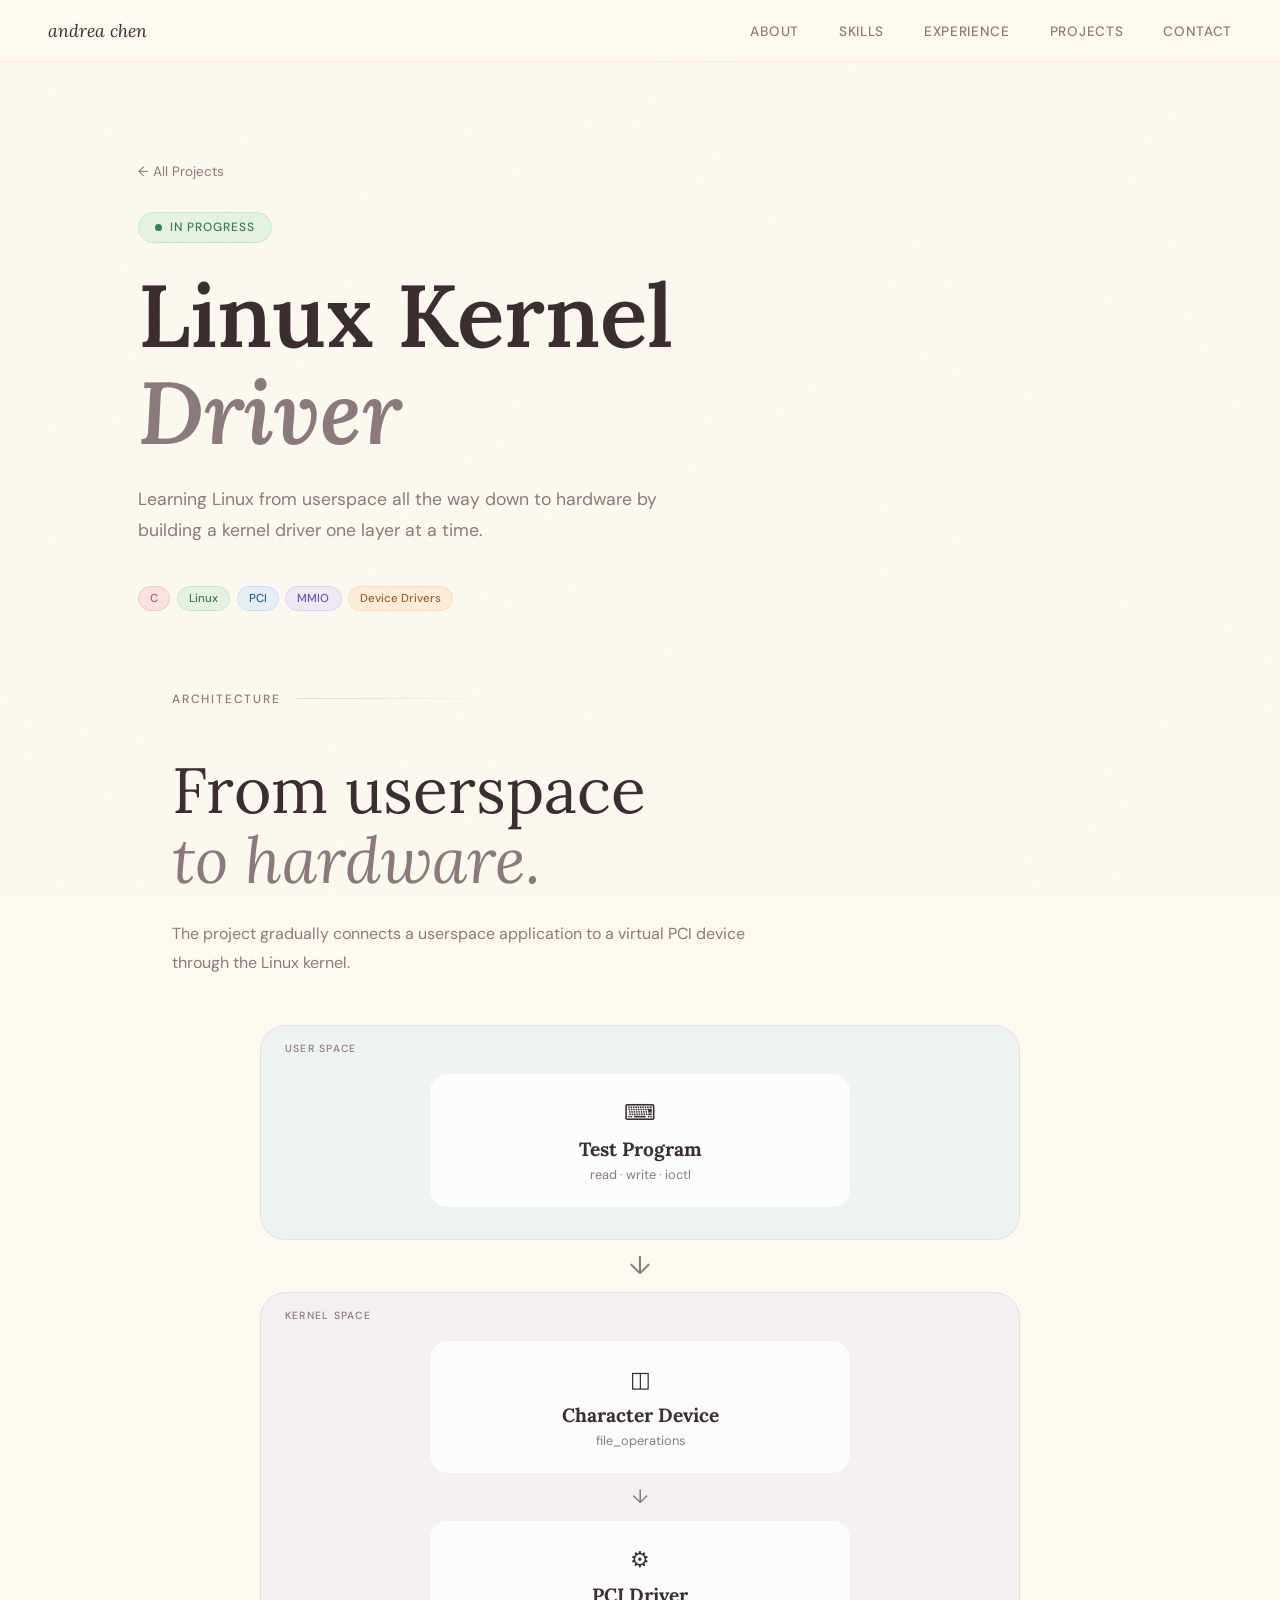
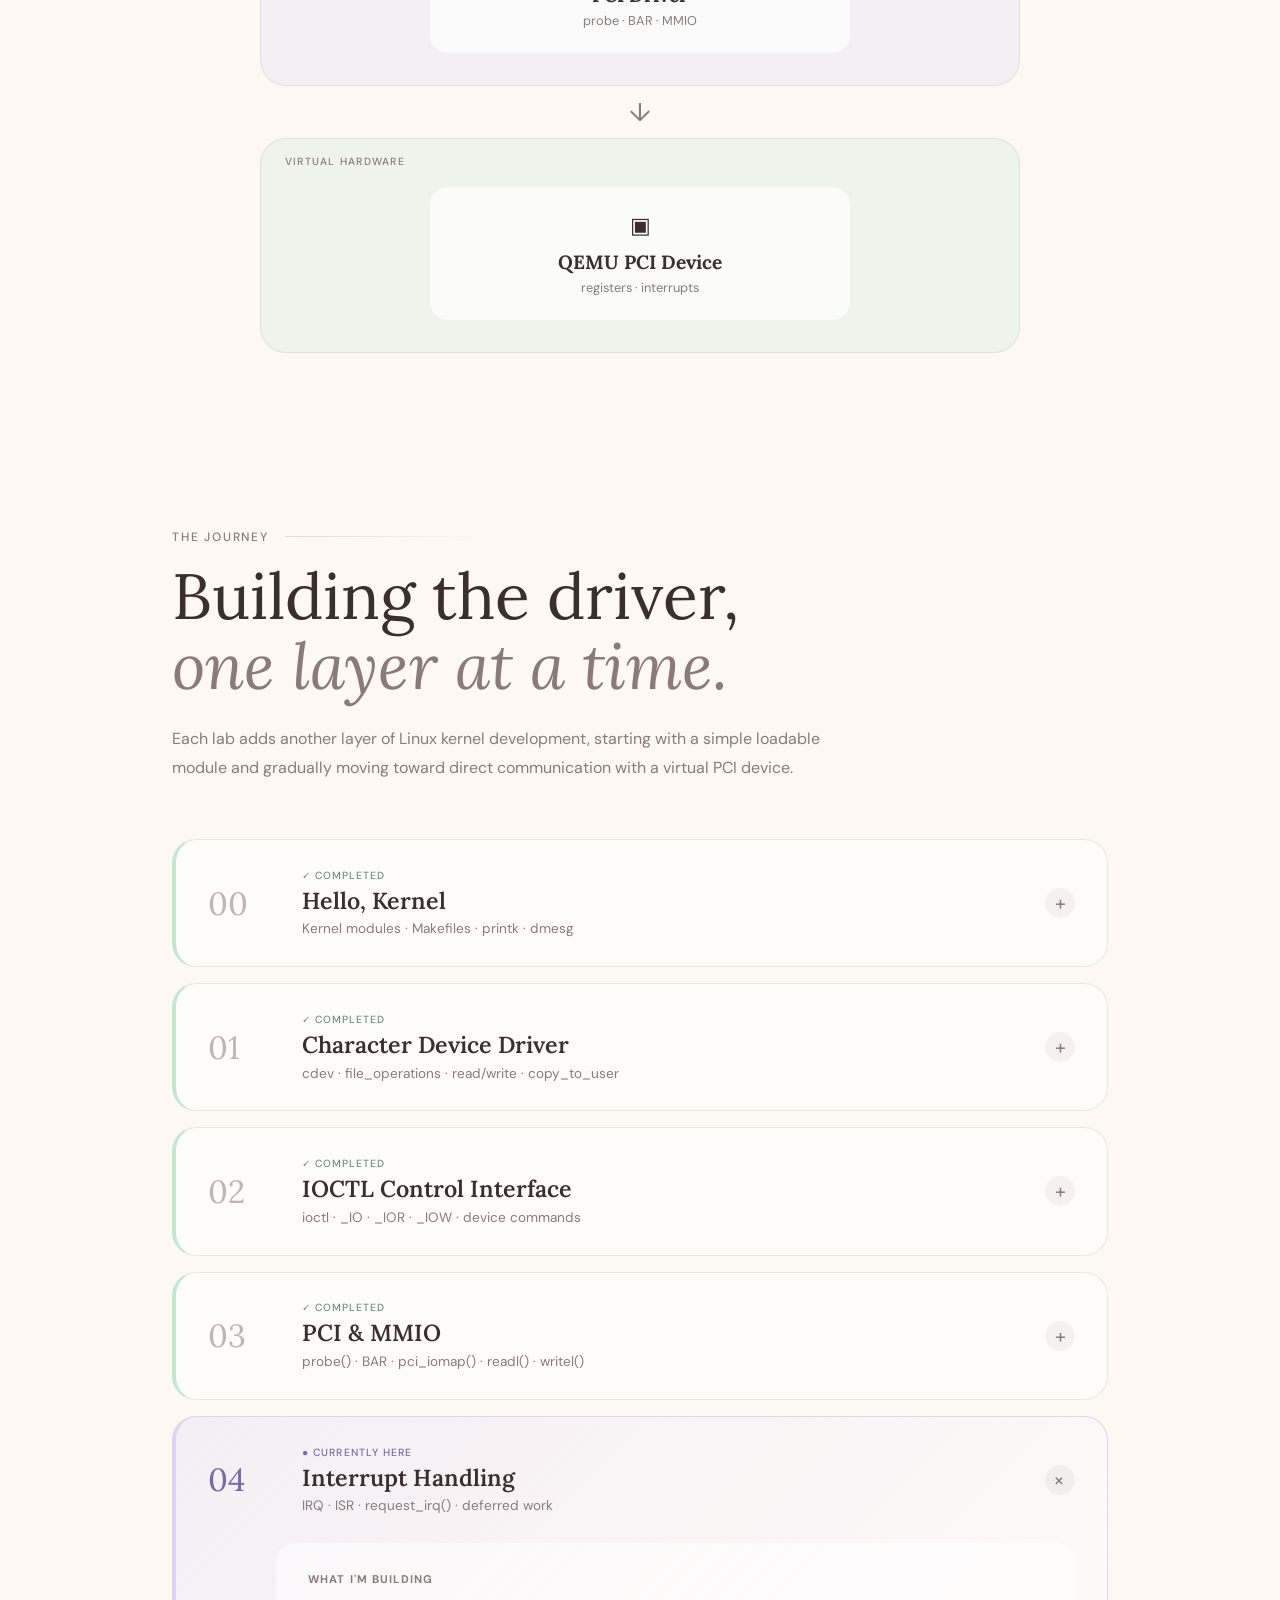
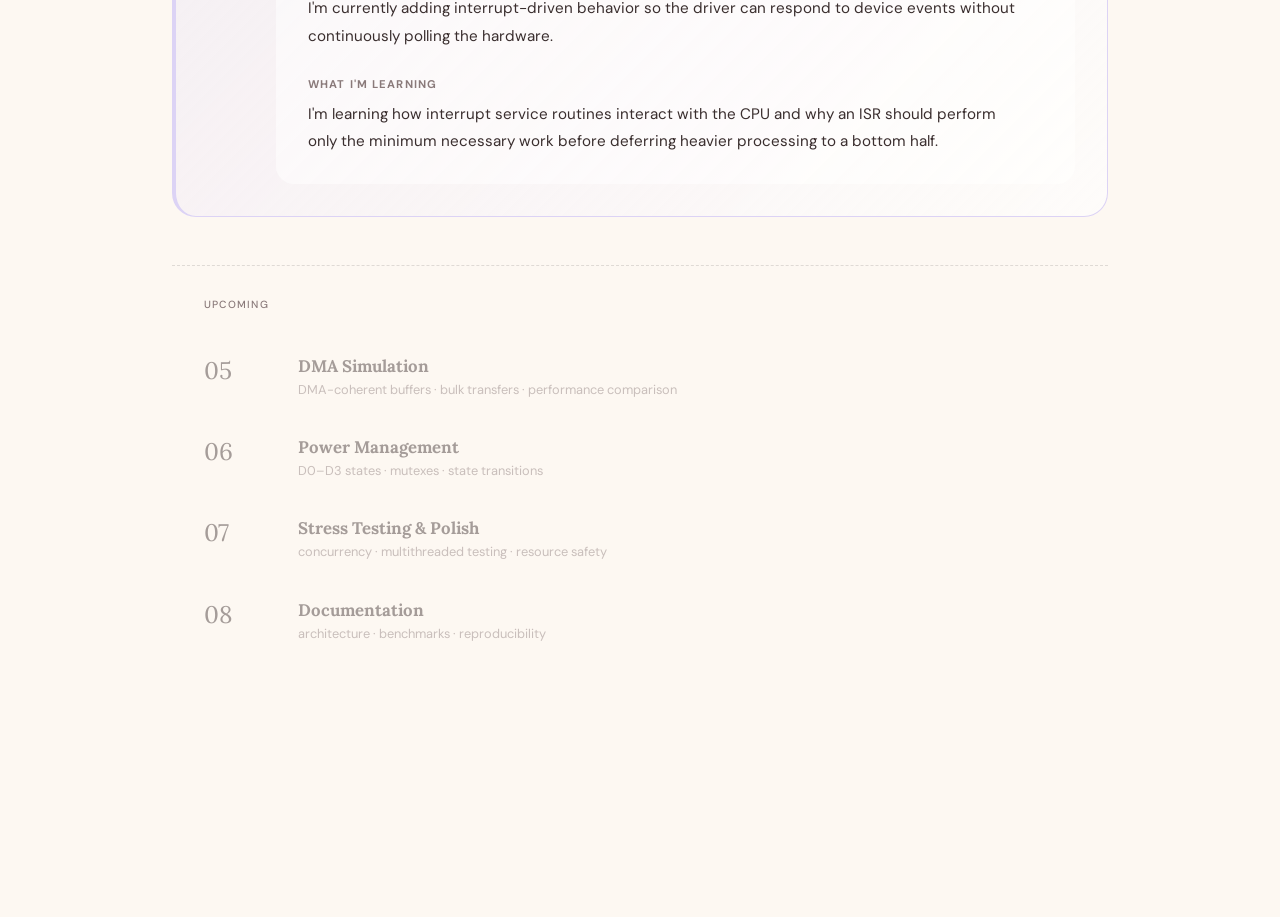
==== projects/linux-kernel-driver/index.html @ dfa9acd3 "Update portfolio and add project case studies" ====
<!DOCTYPE html>
<html lang="en">

<head>
  <meta charset="UTF-8">
  <meta name="viewport" content="width=device-width, initial-scale=1.0">

  <title>Linux Kernel Driver — Andrea Chen</title>

  <link rel="preconnect" href="https://fonts.googleapis.com">
  <link rel="preconnect" href="https://fonts.gstatic.com" crossorigin>

  <link href="https://fonts.googleapis.com/css2?family=Lora:ital,wght@0,400;0,600;1,400&family=DM+Sans:wght@300;400;500&display=swap"
        rel="stylesheet">

  <link rel="stylesheet" href="../../style.css">
</head>

<body>

  <nav>
    <a class="nav-logo" href="../../index.html">andrea chen</a>

    <ul class="nav-links">
      <li><a href="../../index.html#about">About</a></li>
      <li><a href="../../index.html#skills">Skills</a></li>
      <li><a href="../../index.html#experience">Experience</a></li>
      <li><a href="../../index.html#projects">Projects</a></li>
      <li><a href="../../index.html#contact">Contact</a></li>
    </ul>
  </nav>

  <main>

    <section class="project-hero">

      <a href="../../index.html#projects" class="back-link">← All Projects</a>

      <div class="project-status">
        <span class="status-dot"></span>
        In Progress
      </div>

      <h1>
        Linux Kernel<br>
        <em>Driver</em>
      </h1>

      <p class="hero-desc">
        Learning Linux from userspace all the way down to hardware
        by building a kernel driver one layer at a time.
      </p>

      <div class="project-tech">
        <span class="tech-tag pill-rose">C</span>
        <span class="tech-tag pill-mint">Linux</span>
        <span class="tech-tag pill-sky">PCI</span>
        <span class="tech-tag pill-lavender">MMIO</span>
        <span class="tech-tag pill-peach">Device Drivers</span>
      </div>
      <!-- ARCHITECTURE -->
    <section class="architecture-section">

      <div class="section-label">ARCHITECTURE</div>

      <h2 class="section-title">
        From userspace<br>
        <em>to hardware.</em>
      </h2>

      <p class="architecture-intro">
        The project gradually connects a userspace application to a
        virtual PCI device through the Linux kernel.
      </p>

      <div class="architecture-flow">

        <div class="arch-layer user-layer">
          <span class="arch-zone">USER SPACE</span>

          <div class="arch-box">
            <span class="arch-icon">⌨</span>
            <h3>Test Program</h3>
            <p>read · write · ioctl</p>
          </div>
        </div>

        <div class="arch-arrow">↓</div>

        <div class="arch-layer kernel-layer">
          <span class="arch-zone">KERNEL SPACE</span>

          <div class="kernel-flow">

            <div class="arch-box">
              <span class="arch-icon">◫</span>
              <h3>Character Device</h3>
              <p>file_operations</p>
            </div>

            <div class="mini-arrow">↓</div>

            <div class="arch-box">
              <span class="arch-icon">⚙</span>
              <h3>PCI Driver</h3>
              <p>probe · BAR · MMIO</p>
            </div>

          </div>
        </div>

        <div class="arch-arrow">↓</div>

        <div class="arch-layer hardware-layer">
          <span class="arch-zone">VIRTUAL HARDWARE</span>

          <div class="arch-box">
            <span class="arch-icon">▣</span>
            <h3>QEMU PCI Device</h3>
            <p>registers · interrupts</p>
          </div>
        </div>

      </div>

    </section>
      <!-- LAB JOURNEY -->
<section class="lab-section">

  <div class="section-label">THE JOURNEY</div>

  <h2 class="section-title">
    Building the driver,<br>
    <em>one layer at a time.</em>
  </h2>

  <p class="lab-intro">
    Each lab adds another layer of Linux kernel development,
    starting with a simple loadable module and gradually moving
    toward direct communication with a virtual PCI device.
  </p>


  <!-- LAB 0 -->
  <details class="lab-card completed">
    <summary>
      <div class="lab-number">00</div>

      <div class="lab-heading">
        <span class="lab-status">✓ COMPLETED</span>
        <h3>Hello, Kernel</h3>
        <p>Kernel modules · Makefiles · printk · dmesg</p>
      </div>

      <span class="lab-toggle">+</span>
    </summary>

    <div class="lab-content">
      <h4>What I built</h4>
      <p>
        My first loadable Linux kernel module. I built the module
        against the running kernel, loaded it with insmod, inspected
        its output through dmesg, and safely unloaded it with rmmod.
      </p>

      <h4>What I learned</h4>
      <p>
        This lab introduced me to the lifecycle of a kernel module
        and how kernel code is compiled, loaded, executed, and removed
        separately from normal userspace programs.
      </p>
    </div>
  </details>


    <!-- LAB 1 -->
    <details class="lab-card completed">
      <summary>
        <div class="lab-number">01</div>

        <div class="lab-heading">
          <span class="lab-status">✓ COMPLETED</span>
          <h3>Character Device Driver</h3>
          <p>cdev · file_operations · read/write · copy_to_user</p>
        </div>

        <span class="lab-toggle">+</span>
      </summary>

      <div class="lab-content">
        <h4>What I built</h4>
        <p>
          A character device backed by an in-kernel buffer with
          open, release, read, and write operations, plus a userspace
          C program for testing communication with the driver.
        </p>

        <h4>What I learned</h4>
        <p>
          I learned how the Linux VFS connects userspace operations
          to driver functions through struct file_operations and why
          data crossing the userspace/kernel boundary must use
          copy_to_user() and copy_from_user().
        </p>
      </div>
    </details>


    <!-- LAB 2 -->
    <details class="lab-card completed">
      <summary>
        <div class="lab-number">02</div>

        <div class="lab-heading">
          <span class="lab-status">✓ COMPLETED</span>
          <h3>IOCTL Control Interface</h3>
          <p>ioctl · _IO · _IOR · _IOW · device commands</p>
        </div>

        <span class="lab-toggle">+</span>
      </summary>

      <div class="lab-content">
        <h4>What I built</h4>
        <p>
          Extended the character driver with an ioctl interface for
          device-specific commands such as resetting the device,
          querying its status, and changing its operating mode.
        </p>

        <h4>What I learned</h4>
        <p>
          I learned why read and write are not enough for many real
          devices and how ioctl provides a structured control interface
          between userspace applications and kernel drivers.
        </p>
      </div>
    </details>


    <!-- LAB 3 -->
    <details class="lab-card completed">
      <summary>
        <div class="lab-number">03</div>

        <div class="lab-heading">
          <span class="lab-status">✓ COMPLETED</span>
          <h3>PCI & MMIO</h3>
          <p>probe() · BAR · pci_iomap() · readl() · writel()</p>
        </div>

        <span class="lab-toggle">+</span>
      </summary>

      <div class="lab-content">
        <h4>What I built</h4>
        <p>
          A PCI driver that binds to a virtual QEMU device, maps its
          Base Address Register into kernel address space, and performs
          register-level reads and writes through MMIO.
        </p>

        <h4>What I learned</h4>
        <p>
          This was where the project moved from a software-only character
          device into actual hardware-style driver development. I learned
          how the PCI subsystem discovers devices, calls probe(), maps
          device registers, and allows the driver to communicate with
          hardware through memory-mapped I/O.
        </p>
      </div>
    </details>


    <!-- LAB 4 -->
    <details class="lab-card current" open>
      <summary>
        <div class="lab-number">04</div>

        <div class="lab-heading">
          <span class="lab-status">● CURRENTLY HERE</span>
          <h3>Interrupt Handling</h3>
          <p>IRQ · ISR · request_irq() · deferred work</p>
        </div>

        <span class="lab-toggle">+</span>
      </summary>

      <div class="lab-content">
        <h4>What I'm building</h4>
        <p>
          I'm currently adding interrupt-driven behavior so the driver
          can respond to device events without continuously polling
          the hardware.
        </p>

        <h4>What I'm learning</h4>
        <p>
          I'm learning how interrupt service routines interact with the
          CPU and why an ISR should perform only the minimum necessary
          work before deferring heavier processing to a bottom half.
        </p>
      </div>
    </details>
    <!-- UPCOMING LABS -->
  <div class="upcoming-section">

    <div class="upcoming-label">UPCOMING</div>

    <div class="upcoming-lab">
      <span class="upcoming-number">05</span>
      <div>
        <h3>DMA Simulation</h3>
        <p>DMA-coherent buffers · bulk transfers · performance comparison</p>
      </div>
    </div>

    <div class="upcoming-lab">
      <span class="upcoming-number">06</span>
      <div>
        <h3>Power Management</h3>
        <p>D0–D3 states · mutexes · state transitions</p>
      </div>
    </div>

    <div class="upcoming-lab">
      <span class="upcoming-number">07</span>
      <div>
        <h3>Stress Testing & Polish</h3>
        <p>concurrency · multithreaded testing · resource safety</p>
      </div>
    </div>

    <div class="upcoming-lab">
      <span class="upcoming-number">08</span>
      <div>
        <h3>Documentation</h3>
        <p>architecture · benchmarks · reproducibility</p>
      </div>
    </div>

  </div>

  </section>

    </section>

  </main>

</body>
</html>
---- style.css ----
*, *::before, *::after { box-sizing: border-box; margin: 0; padding: 0; }

:root {
  --rose:    #f2c4ce;
  --peach:   #fddbb4;
  --mint:    #c3e8d0;
  --sky:     #c5dff8;
  --lavender:#dcd3f5;
  --cream:   #fdf8f2;
  --text:    #3a2e2e;
  --muted:   #8a7a7a;
  --white:   #ffffff;
}

html { scroll-behavior: smooth; }

body {
  font-family: 'DM Sans', sans-serif;
  background: var(--cream);
  color: var(--text);
  overflow-x: hidden;
}

/* ── NOISE TEXTURE OVERLAY ── */
body::before {
  content: '';
  position: fixed;
  inset: 0;
  background-image: url("data:image/svg+xml,%3Csvg viewBox='0 0 200 200' xmlns='http://www.w3.org/2000/svg'%3E%3Cfilter id='n'%3E%3CfeTurbulence type='fractalNoise' baseFrequency='0.9' numOctaves='4' stitchTiles='stitch'/%3E%3C/filter%3E%3Crect width='100%25' height='100%25' filter='url(%23n)' opacity='0.03'/%3E%3C/svg%3E");
  pointer-events: none;
  z-index: 0;
}

/* ── NAV ── */
nav {
  position: fixed;
  top: 0; left: 0; right: 0;
  z-index: 100;
  display: flex;
  justify-content: space-between;
  align-items: center;
  padding: 1.2rem 3rem;
  background: rgba(253, 248, 242, 0.85);
  backdrop-filter: blur(12px);
  border-bottom: 1px solid rgba(242, 196, 206, 0.3);
}

.nav-logo {
  font-family: 'Lora', serif;
  font-size: 1.1rem;
  font-style: italic;
  color: var(--text);
  text-decoration: none;
}

.nav-links {
  display: flex;
  gap: 2.5rem;
  list-style: none;
}

.nav-links a {
  text-decoration: none;
  font-size: 0.85rem;
  font-weight: 500;
  letter-spacing: 0.05em;
  color: var(--muted);
  text-transform: uppercase;
  transition: color 0.2s;
}

.nav-links a:hover { color: var(--text); }

/* ── HERO ── */
#hero {
  min-height: 100vh;
  display: flex;
  align-items: center;
  padding: 6rem 3rem 4rem;
  position: relative;
  overflow: hidden;
}

.hero-blobs {
  position: absolute;
  inset: 0;
  pointer-events: none;
  z-index: 0;
}

.blob {
  position: absolute;
  border-radius: 50%;
  filter: blur(60px);
  opacity: 0.5;
}

.blob-1 { width: 500px; height: 500px; background: var(--rose);    top: -100px; right: -100px; animation: drift 8s ease-in-out infinite alternate; }
.blob-2 { width: 400px; height: 400px; background: var(--sky);     bottom: -80px; left: -80px; animation: drift 10s ease-in-out infinite alternate-reverse; }
.blob-3 { width: 300px; height: 300px; background: var(--mint);    top: 40%; left: 40%; animation: drift 7s ease-in-out infinite alternate; }

@keyframes drift {
  from { transform: translate(0, 0) scale(1); }
  to   { transform: translate(30px, 20px) scale(1.05); }
}

.hero-content {
  position: relative;
  z-index: 1;
  max-width: 700px;
}

.hero-tag {
  display: inline-block;
  font-size: 0.78rem;
  font-weight: 500;
  letter-spacing: 0.12em;
  text-transform: uppercase;
  color: var(--muted);
  background: rgba(242, 196, 206, 0.4);
  border: 1px solid var(--rose);
  padding: 0.35rem 1rem;
  border-radius: 100px;
  margin-bottom: 1.8rem;
  opacity: 0;
  animation: fadeUp 0.6s 0.2s forwards;
}

h1 {
  font-family: 'Lora', serif;
  font-size: clamp(3rem, 7vw, 5.5rem);
  line-height: 1.1;
  font-weight: 600;
  margin-bottom: 1.5rem;
  opacity: 0;
  animation: fadeUp 0.6s 0.4s forwards;
}

h1 em {
  font-style: italic;
  color: var(--muted);
}

.hero-desc {
  font-size: 1.1rem;
  line-height: 1.75;
  color: var(--muted);
  max-width: 520px;
  margin-bottom: 2.5rem;
  opacity: 0;
  animation: fadeUp 0.6s 0.6s forwards;
}

.hero-actions {
  display: flex;
  gap: 1rem;
  flex-wrap: wrap;
  opacity: 0;
  animation: fadeUp 0.6s 0.8s forwards;
}

.btn {
  display: inline-flex;
  align-items: center;
  gap: 0.5rem;
  padding: 0.8rem 1.8rem;
  border-radius: 100px;
  font-size: 0.9rem;
  font-weight: 500;
  text-decoration: none;
  transition: transform 0.2s, box-shadow 0.2s;
  cursor: pointer;
  border: none;
}

.btn:hover { transform: translateY(-2px); box-shadow: 0 8px 24px rgba(0,0,0,0.1); }

.btn-primary {
  background: var(--text);
  color: var(--white);
}

.btn-outline {
  background: transparent;
  color: var(--text);
  border: 1.5px solid rgba(58, 46, 46, 0.25);
}

.hero-scroll {
  position: absolute;
  bottom: 2.5rem;
  left: 50%;
  transform: translateX(-50%);
  display: flex;
  flex-direction: column;
  align-items: center;
  gap: 0.5rem;
  color: var(--muted);
  font-size: 0.75rem;
  letter-spacing: 0.1em;
  text-transform: uppercase;
  opacity: 0;
  animation: fadeUp 0.6s 1.2s forwards;
  z-index: 1;
}

.scroll-line {
  width: 1px;
  height: 40px;
  background: linear-gradient(to bottom, var(--rose), transparent);
  animation: scrollPulse 2s ease-in-out infinite;
}

@keyframes scrollPulse {
  0%, 100% { opacity: 0.4; transform: scaleY(1); }
  50% { opacity: 1; transform: scaleY(1.2); }
}

@keyframes fadeUp {
  from { opacity: 0; transform: translateY(20px); }
  to   { opacity: 1; transform: translateY(0); }
}

/* ── SECTIONS ── */
section {
  padding: 6rem 3rem;
  position: relative;
  z-index: 1;
}

.section-label {
  display: flex;
  align-items: center;
  gap: 1rem;
  font-size: 0.75rem;
  font-weight: 500;
  letter-spacing: 0.15em;
  text-transform: uppercase;
  color: var(--muted);
  margin-bottom: 3rem;
}

.section-label::after {
  content: '';
  flex: 1;
  height: 1px;
  background: linear-gradient(to right, rgba(58,46,46,0.15), transparent);
  max-width: 200px;
}

.section-title {
  font-family: 'Lora', serif;
  font-size: clamp(2rem, 4vw, 3rem);
  font-weight: 600;
  line-height: 1.2;
  margin-bottom: 1rem;
}

/* ── ABOUT ── */
#about {
  background: var(--white);
}

.about-grid {
  display: grid;
  grid-template-columns: 1fr 1fr;
  gap: 5rem;
  align-items: center;
  max-width: 1100px;
  margin: 0 auto;
}

.about-text p {
  font-size: 1.05rem;
  line-height: 1.85;
  color: var(--muted);
  margin-bottom: 1.2rem;
}

.about-text p strong {
  color: var(--text);
  font-weight: 500;
}

.about-pills {
  display: flex;
  flex-wrap: wrap;
  gap: 0.6rem;
  margin-top: 2rem;
}

.pill {
  padding: 0.4rem 1rem;
  border-radius: 100px;
  font-size: 0.8rem;
  font-weight: 500;
}

.pill-rose     { background: rgba(242,196,206,0.4); color: #b05870; border: 1px solid var(--rose); }
.pill-mint     { background: rgba(195,232,208,0.4); color: #3a7a55; border: 1px solid var(--mint); }
.pill-sky      { background: rgba(197,223,248,0.4); color: #2a6096; border: 1px solid var(--sky);  }
.pill-lavender { background: rgba(220,211,245,0.4); color: #6b55b0; border: 1px solid var(--lavender); }
.pill-peach    { background: rgba(253,219,180,0.4); color: #9a6030; border: 1px solid var(--peach); }

.about-visual {
  display: flex;
  flex-direction: column;
  gap: 1rem;
}

.stat-card {
  background: var(--cream);
  border-radius: 20px;
  padding: 1.5rem 2rem;
  display: flex;
  align-items: center;
  gap: 1.5rem;
  border: 1px solid rgba(58,46,46,0.07);
  transition: transform 0.2s;
}

.stat-card:hover { transform: translateX(6px); }

.stat-icon {
  font-size: 1.8rem;
  width: 52px;
  height: 52px;
  display: flex;
  align-items: center;
  justify-content: center;
  border-radius: 14px;
}

.stat-icon.rose     { background: rgba(242,196,206,0.5); }
.stat-icon.mint     { background: rgba(195,232,208,0.5); }
.stat-icon.sky      { background: rgba(197,223,248,0.5); }
.stat-icon.lavender { background: rgba(220,211,245,0.5); }

.stat-info strong {
  display: block;
  font-size: 1.1rem;
  font-weight: 600;
  color: var(--text);
}

.stat-info span {
  font-size: 0.82rem;
  color: var(--muted);
}

/* ── SKILLS ── */
#skills { max-width: 1100px; margin: 0 auto; padding: 6rem 3rem; }

.skills-grid {
  display: grid;
  grid-template-columns: repeat(auto-fit, minmax(250px, 1fr));
  gap: 1.5rem;
}

.skill-group {
  background: var(--white);
  border-radius: 20px;
  padding: 2rem;
  border: 1px solid rgba(58,46,46,0.07);
  transition: transform 0.2s, box-shadow 0.2s;
}

.skill-group:hover {
  transform: translateY(-4px);
  box-shadow: 0 12px 32px rgba(0,0,0,0.07);
}

.skill-group-header {
  display: flex;
  align-items: center;
  gap: 0.75rem;
  margin-bottom: 1.2rem;
}

.skill-group-icon {
  font-size: 1.3rem;
  width: 40px; height: 40px;
  display: flex; align-items: center; justify-content: center;
  border-radius: 10px;
}

.skill-group h3 {
  font-size: 0.9rem;
  font-weight: 600;
  letter-spacing: 0.05em;
  text-transform: uppercase;
}

.skill-tags {
  display: flex;
  flex-wrap: wrap;
  gap: 0.5rem;
}

.skill-tag {
  background: var(--cream);
  color: var(--muted);
  font-size: 0.78rem;
  padding: 0.3rem 0.8rem;
  border-radius: 100px;
  border: 1px solid rgba(58,46,46,0.1);
}

/* ── EXPERIENCE ── */
#experience {
  background: var(--white);
}

.experience-inner {
  max-width: 800px;
  margin: 0 auto;
}

.exp-item {
  display: grid;
  grid-template-columns: 140px 1fr;
  gap: 2rem;
  padding: 2.5rem 0;
  border-bottom: 1px solid rgba(58,46,46,0.08);
  position: relative;
}

.exp-item:last-child { border-bottom: none; }

.exp-date {
  font-size: 0.78rem;
  color: var(--muted);
  font-weight: 500;
  padding-top: 0.2rem;
  line-height: 1.6;
}

.exp-role {
  font-family: 'Lora', serif;
  font-size: 1.2rem;
  font-weight: 600;
  margin-bottom: 0.3rem;
}

.exp-company {
  font-size: 0.85rem;
  color: var(--muted);
  margin-bottom: 1rem;
  display: flex;
  align-items: center;
  gap: 0.5rem;
}

.exp-dot {
  width: 6px; height: 6px;
  border-radius: 50%;
  background: var(--rose);
  display: inline-block;
}

.exp-bullets {
  list-style: none;
  display: flex;
  flex-direction: column;
  gap: 0.6rem;
}

.exp-bullets li {
  font-size: 0.92rem;
  color: var(--muted);
  line-height: 1.6;
  padding-left: 1.2rem;
  position: relative;
}

.exp-bullets li::before {
  content: '·';
  position: absolute;
  left: 0;
  color: var(--rose);
  font-size: 1.2rem;
  line-height: 1.2;
}

/* ── PROJECTS ── */
#projects { max-width: 1100px; margin: 0 auto; padding: 6rem 3rem; }

.projects-grid {
  display: grid;
  grid-template-columns: repeat(auto-fit, minmax(320px, 1fr));
  gap: 1.5rem;
}

.project-card {
  background: var(--white);
  border-radius: 24px;
  padding: 2rem;
  border: 1px solid rgba(58,46,46,0.07);
  transition: transform 0.25s, box-shadow 0.25s;
  display: flex;
  flex-direction: column;
  gap: 1rem;
}

.project-card:hover {
  transform: translateY(-6px);
  box-shadow: 0 16px 40px rgba(0,0,0,0.09);
}

.project-card-top {
  display: flex;
  justify-content: space-between;
  align-items: flex-start;
}

.project-emoji {
  font-size: 2rem;
  width: 56px; height: 56px;
  display: flex; align-items: center; justify-content: center;
  border-radius: 16px;
}

.project-links {
  display: flex;
  gap: 0.5rem;
}

.project-link {
  width: 34px; height: 34px;
  border-radius: 10px;
  background: var(--cream);
  display: flex; align-items: center; justify-content: center;
  text-decoration: none;
  color: var(--muted);
  font-size: 0.85rem;
  border: 1px solid rgba(58,46,46,0.1);
  transition: background 0.2s, color 0.2s;
}

.project-link:hover {
  background: var(--text);
  color: var(--white);
}

.project-title {
  font-family: 'Lora', serif;
  font-size: 1.15rem;
  font-weight: 600;
}

.project-desc {
  font-size: 0.88rem;
  color: var(--muted);
  line-height: 1.7;
  flex: 1;
}

.project-tech {
  display: flex;
  flex-wrap: wrap;
  gap: 0.4rem;
}

.tech-tag {
  font-size: 0.72rem;
  font-weight: 500;
  padding: 0.25rem 0.7rem;
  border-radius: 100px;
}

/* ── CONTACT ── */
#contact {
  background: var(--text);
  color: var(--cream);
  text-align: center;
}

#contact .section-label { color: rgba(253,248,242,0.4); }
#contact .section-label::after { background: linear-gradient(to right, rgba(253,248,242,0.15), transparent); }

#contact .section-title {
  color: var(--cream);
  margin-bottom: 1rem;
}

.contact-sub {
  color: rgba(253,248,242,0.55);
  font-size: 1rem;
  max-width: 440px;
  margin: 0 auto 3rem;
  line-height: 1.7;
}

.contact-links {
  display: flex;
  justify-content: center;
  gap: 1rem;
  flex-wrap: wrap;
  margin-bottom: 4rem;
}

.contact-link {
  display: inline-flex;
  align-items: center;
  gap: 0.6rem;
  padding: 0.85rem 1.8rem;
  border-radius: 100px;
  font-size: 0.9rem;
  font-weight: 500;
  text-decoration: none;
  transition: transform 0.2s, box-shadow 0.2s;
}

.contact-link:hover { transform: translateY(-2px); box-shadow: 0 8px 24px rgba(0,0,0,0.3); }

.contact-link.email    { background: var(--rose);    color: var(--text); }
.contact-link.github   { background: rgba(255,255,255,0.1); color: var(--cream); border: 1px solid rgba(255,255,255,0.2); }
.contact-link.linkedin { background: var(--sky);     color: var(--text); }

footer {
  background: var(--text);
  border-top: 1px solid rgba(255,255,255,0.07);
  text-align: center;
  padding: 1.5rem;
  color: rgba(253,248,242,0.3);
  font-size: 0.78rem;
}

/* ── SCROLL REVEAL ── */
.reveal {
  opacity: 0;
  transform: translateY(28px);
  transition: opacity 0.7s ease, transform 0.7s ease;
}
.reveal.visible {
  opacity: 1;
  transform: translateY(0);
}

/* ── RESPONSIVE ── */
@media (max-width: 768px) {
  nav { padding: 1rem 1.5rem; }
  .nav-links { gap: 1.5rem; }
  section { padding: 4rem 1.5rem; }
  #hero { padding: 6rem 1.5rem 4rem; }
  .about-grid { grid-template-columns: 1fr; gap: 3rem; }
  .exp-item { grid-template-columns: 1fr; gap: 0.5rem; }
  .exp-date { padding-top: 0; }
  #skills, #projects { padding: 4rem 1.5rem; }
}

/* ========================================
   PROJECT DETAIL PAGES
======================================== */

.project-hero {
  min-height: 80vh;
  max-width: 1100px;
  margin: 0 auto;
  padding-top: 10rem;
}

.project-hero h1 {
  margin-top: 1.5rem;
}

.back-link {
  display: inline-block;
  color: var(--muted);
  text-decoration: none;
  font-size: 0.85rem;
  margin-bottom: 2rem;
  transition: transform 0.2s, color 0.2s;
}

.back-link:hover {
  color: var(--text);
  transform: translateX(-4px);
}

.project-status {
  display: flex;
  align-items: center;
  gap: 0.5rem;

  width: fit-content;

  padding: 0.4rem 1rem;
  border-radius: 100px;

  background: rgba(195, 232, 208, 0.4);
  border: 1px solid var(--mint);

  color: #3a7a55;

  font-size: 0.75rem;
  font-weight: 500;
  letter-spacing: 0.08em;
  text-transform: uppercase;
}

.status-dot {
  width: 7px;
  height: 7px;

  background: #3a7a55;
  border-radius: 50%;

  animation: statusPulse 2s infinite;
}

@keyframes statusPulse {
  0%, 100% {
    opacity: 1;
    transform: scale(1);
  }

  50% {
    opacity: 0.4;
    transform: scale(0.8);
  }
}

/* ========================================
   KERNEL LAB JOURNEY
======================================== */

.lab-section {
  max-width: 1000px;
  margin: 0 auto;
  padding: 4rem 2rem 8rem;
}

.lab-section .section-label {
  margin-bottom: 1rem;
}

.lab-section .section-title {
  font-family: 'Lora', serif;
  font-size: clamp(2.4rem, 5vw, 4rem);
  font-weight: 400;
  line-height: 1.1;
  margin-bottom: 1.5rem;
}

.lab-section .section-title em {
  font-weight: 400;
  color: var(--muted);
}

.lab-intro {
  max-width: 650px;
  color: var(--muted);
  line-height: 1.8;
  margin-bottom: 3.5rem;
}


/* ---------- Lab Card ---------- */

.lab-card {
  background: rgba(255, 255, 255, 0.55);
  border: 1px solid rgba(58, 46, 46, 0.1);
  border-radius: 24px;

  margin-bottom: 1rem;
  overflow: hidden;

  transition:
    transform 0.25s ease,
    box-shadow 0.25s ease,
    border-color 0.25s ease;
}

.lab-card:hover {
  transform: translateY(-2px);
  box-shadow: 0 12px 35px rgba(58, 46, 46, 0.07);
}


/* ---------- Clickable Header ---------- */

.lab-card summary {
  display: grid;
  grid-template-columns: 70px 1fr 30px;
  align-items: center;
  gap: 1.5rem;

  padding: 1.8rem 2rem;

  cursor: pointer;
  list-style: none;
}

.lab-card summary::-webkit-details-marker {
  display: none;
}


/* ---------- Lab Number ---------- */

.lab-number {
  font-family: 'Lora', serif;
  font-size: 2rem;
  color: var(--muted);
  opacity: 0.55;
}


/* ---------- Lab Heading ---------- */

.lab-heading h3 {
  font-family: 'Lora', serif;
  font-size: 1.45rem;
  font-weight: 600;

  margin: 0.25rem 0 0.35rem;
}

.lab-heading p {
  color: var(--muted);
  font-size: 0.85rem;
}


/* ---------- Status ---------- */

.lab-status {
  display: block;

  font-size: 0.65rem;
  font-weight: 500;
  letter-spacing: 0.1em;

  color: #69917a;
}


/* ---------- Expand Button ---------- */

.lab-toggle {
  display: flex;
  justify-content: center;
  align-items: center;

  width: 30px;
  height: 30px;

  border-radius: 50%;
  background: rgba(58, 46, 46, 0.05);

  font-size: 1.25rem;
  color: var(--muted);

  transition: transform 0.25s ease;
}

.lab-card[open] .lab-toggle {
  transform: rotate(45deg);
}


/* ---------- Expanded Content ---------- */

.lab-content {
  margin: 0 2rem 2rem 100px;
  padding: 1.8rem 2rem;

  border-radius: 18px;
  background: rgba(255, 255, 255, 0.5);

  animation: labOpen 0.3s ease;
}

.lab-content h4 {
  font-size: 0.7rem;
  text-transform: uppercase;
  letter-spacing: 0.1em;

  margin-bottom: 0.6rem;
  color: var(--muted);
}

.lab-content h4:not(:first-child) {
  margin-top: 1.7rem;
}

.lab-content p {
  max-width: 720px;

  font-size: 0.95rem;
  line-height: 1.8;

  color: var(--text);
}

@keyframes labOpen {
  from {
    opacity: 0;
    transform: translateY(-5px);
  }

  to {
    opacity: 1;
    transform: translateY(0);
  }
}


/* ---------- Completed Labs ---------- */

.lab-card.completed {
  border-left: 4px solid var(--mint);
}


/* ---------- Current Lab ---------- */

.lab-card.current {
  border: 1px solid var(--lavender);
  border-left: 4px solid var(--lavender);

  background:
    linear-gradient(
      135deg,
      rgba(220, 211, 245, 0.25),
      rgba(255, 255, 255, 0.6)
    );
}

.lab-card.current .lab-status {
  color: #7969a8;
}

.lab-card.current .lab-number {
  color: #7969a8;
  opacity: 1;
}


/* ---------- Mobile ---------- */

@media (max-width: 700px) {

  .lab-section {
    padding-left: 1.2rem;
    padding-right: 1.2rem;
  }

  .lab-card summary {
    grid-template-columns: 45px 1fr 25px;
    gap: 0.8rem;

    padding: 1.4rem 1.2rem;
  }

  .lab-number {
    font-size: 1.4rem;
  }

  .lab-heading h3 {
    font-size: 1.15rem;
  }

  .lab-heading p {
    font-size: 0.75rem;
  }

  .lab-content {
    margin: 0 1rem 1rem;
    padding: 1.4rem;
  }

}

/* ========================================
   DRIVER ARCHITECTURE
======================================== */

.architecture-section {
  max-width: 1000px;
  margin: 0 auto;
  padding: 5rem 2rem 7rem;
}

.architecture-section .section-title {
  font-family: 'Lora', serif;
  font-size: clamp(2.4rem, 5vw, 4rem);
  font-weight: 400;
  line-height: 1.1;
  margin: 1rem 0 1.5rem;
}

.architecture-section .section-title em {
  color: var(--muted);
  font-weight: 400;
}

.architecture-intro {
  max-width: 600px;
  color: var(--muted);
  line-height: 1.8;
  margin-bottom: 3rem;
}


/* Flow */

.architecture-flow {
  max-width: 760px;
  margin: 0 auto;
}

.arch-layer {
  position: relative;
  padding: 3rem 2rem 2rem;

  border-radius: 26px;
  border: 1px solid rgba(58, 46, 46, 0.08);
}

.user-layer {
  background: rgba(197, 223, 248, 0.25);
}

.kernel-layer {
  background: rgba(220, 211, 245, 0.25);
}

.hardware-layer {
  background: rgba(195, 232, 208, 0.25);
}


/* Labels */

.arch-zone {
  position: absolute;
  top: 1rem;
  left: 1.5rem;

  font-size: 0.65rem;
  font-weight: 500;
  letter-spacing: 0.12em;

  color: var(--muted);
}


/* Boxes */

.arch-box {
  max-width: 420px;
  margin: 0 auto;

  padding: 1.5rem;

  text-align: center;

  background: rgba(255, 255, 255, 0.7);
  border-radius: 18px;
}

.arch-icon {
  display: block;
  margin-bottom: 0.6rem;

  font-size: 1.4rem;
}

.arch-box h3 {
  font-family: 'Lora', serif;
  font-size: 1.2rem;

  margin-bottom: 0.3rem;
}

.arch-box p {
  color: var(--muted);
  font-size: 0.8rem;
}


/* Arrows */

.arch-arrow {
  text-align: center;

  font-size: 1.6rem;
  color: var(--muted);

  padding: 0.6rem;
}

.mini-arrow {
  text-align: center;

  color: var(--muted);
  font-size: 1.2rem;

  padding: 0.7rem;
}


/* Mobile */

@media (max-width: 700px) {

  .architecture-section {
    padding-left: 1.2rem;
    padding-right: 1.2rem;
  }

  .arch-layer {
    padding-left: 1rem;
    padding-right: 1rem;
  }

}

/* ---------- Upcoming Labs ---------- */

.upcoming-section {
  margin-top: 3rem;
  padding: 2rem;
  border-top: 1px dashed rgba(58, 46, 46, 0.15);
}

.upcoming-label {
  margin-bottom: 1.5rem;

  font-size: 0.65rem;
  font-weight: 500;
  letter-spacing: 0.12em;

  color: var(--muted);
}

.upcoming-lab {
  display: grid;
  grid-template-columns: 70px 1fr;
  gap: 1.5rem;

  padding: 1.2rem 0;

  opacity: 0.45;
}

.upcoming-number {
  font-family: 'Lora', serif;
  font-size: 1.5rem;
}

.upcoming-lab h3 {
  font-family: 'Lora', serif;
  font-size: 1.05rem;
  margin-bottom: 0.25rem;
}

.upcoming-lab p {
  color: var(--muted);
  font-size: 0.8rem;
}

@media (max-width: 700px) {
  .upcoming-lab {
    grid-template-columns: 40px 1fr;
    gap: 1rem;
  }
}

/* ========================================
   RELIABLE UDP
======================================== */

.completed-status {
  background: rgba(195, 232, 208, 0.4);
  border-color: var(--mint);
  color: #3a7a55;
}


/* ---------- General UDP Section ---------- */

.udp-section {
  max-width: 1000px;
  margin: 0 auto;
  padding: 5rem 2rem 8rem;
}

.udp-section .section-title {
  font-family: 'Lora', serif;
  font-size: clamp(2.4rem, 5vw, 4rem);
  font-weight: 400;
  line-height: 1.1;

  margin: 1rem 0 1.5rem;
}

.udp-section .section-title em {
  color: var(--muted);
  font-weight: 400;
}

.udp-intro {
  max-width: 650px;

  color: var(--muted);
  line-height: 1.8;

  margin-bottom: 3rem;
}


/* ---------- Problem Cards ---------- */

.problem-grid {
  display: grid;
  grid-template-columns: repeat(3, 1fr);

  gap: 1rem;
  margin-bottom: 2rem;
}

.problem-card {
  padding: 2rem;

  border-radius: 22px;
  border: 1px solid rgba(58, 46, 46, 0.08);

  background: rgba(255, 255, 255, 0.55);

  transition:
    transform 0.25s ease,
    box-shadow 0.25s ease;
}

.problem-card:hover {
  transform: translateY(-4px);

  box-shadow:
    0 12px 30px rgba(58, 46, 46, 0.07);
}

.problem-icon {
  display: block;

  font-family: 'Lora', serif;
  font-size: 1.5rem;

  margin-bottom: 1.5rem;

  color: var(--muted);
}

.problem-card h3 {
  font-family: 'Lora', serif;
  font-size: 1.2rem;

  margin-bottom: 0.7rem;
}

.problem-card p {
  color: var(--muted);

  font-size: 0.85rem;
  line-height: 1.7;
}


/* ---------- Design Goal ---------- */

.design-goal {
  display: grid;
  grid-template-columns: 140px 1fr;
  align-items: center;

  gap: 2rem;

  padding: 2rem 2.5rem;

  border-radius: 22px;

  background:
    linear-gradient(
      135deg,
      rgba(197, 223, 248, 0.25),
      rgba(220, 211, 245, 0.25)
    );

  border: 1px solid rgba(58, 46, 46, 0.07);
}

.design-goal span {
  font-size: 0.65rem;
  font-weight: 500;
  letter-spacing: 0.12em;

  color: var(--muted);
}

.design-goal p {
  font-family: 'Lora', serif;
  font-size: 1.1rem;
  line-height: 1.6;
}


/* ---------- Mobile ---------- */

@media (max-width: 700px) {

  .udp-section {
    padding-left: 1.2rem;
    padding-right: 1.2rem;
  }

  .problem-grid {
    grid-template-columns: 1fr;
  }

  .design-goal {
    grid-template-columns: 1fr;
    gap: 0.7rem;
  }

}

/* ========================================
   UDP PROTOCOL FLOW
======================================== */

.protocol-section {
  padding-top: 3rem;
}

.packet-demo {
  max-width: 850px;
  margin: 3rem auto;

  padding: 2.5rem;

  border-radius: 26px;
  border: 1px solid rgba(58, 46, 46, 0.08);

  background: rgba(255, 255, 255, 0.45);
}

.packet-demo > .packet-side,
.packet-demo > .packet-network {
  display: inline-block;
}

.packet-side {
  width: 24%;
}

.packet-side.right {
  text-align: right;
}

.packet-network {
  width: 50%;
  text-align: center;

  font-size: 0.6rem;
  letter-spacing: 0.12em;
  color: var(--muted);
}

.packet-side-label {
  font-size: 0.65rem;
  font-weight: 500;
  letter-spacing: 0.12em;
  color: var(--muted);
}


/* Packet Rows */

.packet-row {
  display: grid;
  grid-template-columns: 120px 1fr 120px;
  align-items: center;

  gap: 1rem;
  margin: 1.5rem 0;
}

.packet-name,
.packet-result {
  font-family: 'DM Sans', sans-serif;
  font-size: 0.8rem;
}

.packet-result {
  text-align: right;
  color: #69917a;
}

.packet-result.muted {
  color: var(--muted);
}

.packet-name small {
  display: block;

  margin-top: 0.2rem;

  font-size: 0.5rem;
  letter-spacing: 0.08em;

  color: #a77c69;
}


/* Traveling Packet Line */

.packet-line {
  position: relative;

  height: 2px;

  background: rgba(58, 46, 46, 0.12);
}

.packet-line.success::before {
  content: "";

  position: absolute;
  left: 0;
  right: 0;

  height: 2px;

  background: var(--mint);
}

.packet-arrow {
  position: absolute;
  right: -3px;
  top: -13px;

  color: #69917a;
  font-size: 1.1rem;
}


/* Dropped Packet */

.packet-line.dropped {
  background:
    linear-gradient(
      to right,
      var(--rose) 0%,
      var(--rose) 55%,
      transparent 55%
    );
}

.drop-mark {
  position: absolute;
  left: 52%;
  top: -10px;

  padding: 0 0.4rem;

  background: var(--cream);

  color: #b46d78;
  font-size: 0.65rem;
}


/* Timeout */

.timeout-row {
  margin: 2rem 0;
  padding: 0.8rem;

  text-align: center;

  border-radius: 12px;

  background: rgba(242, 196, 206, 0.2);

  color: #a76572;

  font-size: 0.7rem;
  letter-spacing: 0.04em;
}

.packet-row.retransmit {
  padding: 0.8rem;

  border-radius: 14px;

  background: rgba(195, 232, 208, 0.15);
}


/* Protocol Steps */

.protocol-steps {
  display: grid;
  grid-template-columns: repeat(4, 1fr);

  gap: 1rem;
  margin-top: 4rem;
}

.protocol-step {
  padding: 1.5rem;
}

.protocol-step > span {
  display: block;

  font-family: 'Lora', serif;
  font-size: 1.5rem;

  color: var(--muted);
  opacity: 0.5;

  margin-bottom: 1rem;
}

.protocol-step h3 {
  font-family: 'Lora', serif;
  font-size: 1.2rem;

  margin-bottom: 0.6rem;
}

.protocol-step p {
  color: var(--muted);

  font-size: 0.8rem;
  line-height: 1.7;
}


/* Mobile */

@media (max-width: 700px) {

  .packet-demo {
    padding: 1.5rem 1rem;
  }

  .packet-row {
    grid-template-columns: 75px 1fr 75px;
    gap: 0.5rem;
  }

  .packet-name,
  .packet-result {
    font-size: 0.65rem;
  }

  .protocol-steps {
    grid-template-columns: 1fr 1fr;
  }

}

/* ========================================
   UDP SLIDING WINDOW
======================================== */

.window-demo {
  margin: 3rem 0;
  padding: 2.5rem;

  background: rgba(255, 255, 255, 0.5);
  border: 1px solid rgba(58, 46, 46, 0.08);
  border-radius: 26px;
}


/* Labels */

.window-label-row {
  display: grid;
  grid-template-columns: 2fr 3fr 2fr;

  margin-bottom: 1rem;

  font-size: 0.6rem;
  text-transform: uppercase;
  letter-spacing: 0.1em;

  color: var(--muted);
}

.window-label-row span:nth-child(2) {
  text-align: center;
}

.window-label-row span:last-child {
  text-align: right;
}


/* Packets */

.window-packets {
  display: grid;
  grid-template-columns: repeat(7, 1fr);
  gap: 0.6rem;
}

.window-packet {
  aspect-ratio: 1;

  display: flex;
  flex-direction: column;
  align-items: center;
  justify-content: center;

  border-radius: 16px;

  transition:
    transform 0.2s ease,
    box-shadow 0.2s ease;
}

.window-packet:hover {
  transform: translateY(-4px);
}

.window-packet > span {
  font-family: 'Lora', serif;
  font-size: 1.3rem;
}

.window-packet small {
  margin-top: 0.3rem;

  font-size: 0.5rem;
  letter-spacing: 0.06em;
}


/* Packet States */

.window-packet.acked {
  background: rgba(195, 232, 208, 0.55);
  color: #557c64;
}

.window-packet.active {
  background: rgba(197, 223, 248, 0.6);
  border: 1px solid rgba(100, 150, 190, 0.15);
}

.window-packet.waiting {
  background: rgba(58, 46, 46, 0.04);
  color: var(--muted);
}


/* Legend */

.window-legend {
  display: flex;
  gap: 1.5rem;

  margin-top: 1.5rem;

  font-size: 0.7rem;
  color: var(--muted);
}

.window-legend span {
  display: flex;
  align-items: center;
  gap: 0.4rem;
}

.legend-dot {
  display: inline-block;

  width: 7px;
  height: 7px;

  border-radius: 50%;
}

.acked-dot {
  background: var(--mint);
}

.active-dot {
  background: var(--sky);
}

.waiting-dot {
  background: #ddd5d0;
}


/* Explanation */

.window-explanation {
  display: grid;
  grid-template-columns: 1fr 1fr;

  gap: 4rem;

  margin-top: 4rem;
  padding: 2.5rem;

  border-radius: 24px;

  background:
    linear-gradient(
      135deg,
      rgba(195, 232, 208, 0.2),
      rgba(197, 223, 248, 0.2)
    );
}

.mini-label {
  display: block;

  margin-bottom: 0.8rem;

  font-size: 0.6rem;
  letter-spacing: 0.12em;

  color: var(--muted);
}

.window-explanation h3 {
  font-family: 'Lora', serif;
  font-size: 1.5rem;
  line-height: 1.4;
}

.window-explanation p {
  color: var(--muted);
  line-height: 1.8;
  font-size: 0.9rem;
}


/* Mobile */

@media (max-width: 700px) {

  .window-demo {
    padding: 1.5rem 1rem;
    overflow-x: auto;
  }

  .window-packets {
    min-width: 600px;
  }

  .window-label-row {
    min-width: 600px;
  }

  .window-explanation {
    grid-template-columns: 1fr;
    gap: 1.5rem;
  }

}

/* ========================================
   UDP PACKET RECOVERY
======================================== */

.recovery-flow {
  max-width: 700px;
  margin: 3rem auto 4rem;
}

.recovery-step {
  display: grid;
  grid-template-columns: 55px 1fr;
  gap: 1.5rem;
  align-items: center;

  padding: 1.6rem 2rem;

  background: rgba(255, 255, 255, 0.5);
  border: 1px solid rgba(58, 46, 46, 0.08);
  border-radius: 20px;
}

.recovery-icon {
  display: flex;
  align-items: center;
  justify-content: center;

  width: 45px;
  height: 45px;

  border-radius: 50%;

  background: rgba(197, 223, 248, 0.4);

  font-family: 'Lora', serif;
  font-size: 0.9rem;
}

.recovery-step h3 {
  font-family: 'Lora', serif;
  font-size: 1.15rem;

  margin-bottom: 0.35rem;
}

.recovery-step p {
  color: var(--muted);

  font-size: 0.82rem;
  line-height: 1.7;
}

.recovery-arrow {
  padding: 0.5rem 0;

  text-align: center;

  color: var(--muted);
}


/* Loss */

.loss-step {
  background: rgba(242, 196, 206, 0.18);
  border-color: rgba(242, 196, 206, 0.7);
}

.loss-step .recovery-icon {
  background: rgba(242, 196, 206, 0.5);
  color: #a76572;
}


/* Success */

.success-step {
  background: rgba(195, 232, 208, 0.18);
  border-color: rgba(195, 232, 208, 0.8);
}

.success-step .recovery-icon {
  background: rgba(195, 232, 208, 0.55);
  color: #557c64;
}


/* Reliability Cards */

.reliability-grid {
  display: grid;
  grid-template-columns: repeat(3, 1fr);

  gap: 1rem;
  margin-top: 4rem;
}

.reliability-card {
  padding: 2rem;

  background: rgba(255, 255, 255, 0.45);

  border-radius: 22px;
  border: 1px solid rgba(58, 46, 46, 0.07);
}

.reliability-card > span {
  display: block;

  font-size: 1.3rem;

  margin-bottom: 1.2rem;

  color: var(--muted);
}

.reliability-card h3 {
  font-family: 'Lora', serif;
  font-size: 1.1rem;

  margin-bottom: 0.6rem;
}

.reliability-card p {
  color: var(--muted);

  font-size: 0.8rem;
  line-height: 1.7;
}


@media (max-width: 700px) {

  .reliability-grid {
    grid-template-columns: 1fr;
  }

  .recovery-step {
    grid-template-columns: 45px 1fr;
    padding: 1.3rem;
  }

}

/* ========================================
   UDP SERVER REASSEMBLY
======================================== */

.reassembly-demo {
  max-width: 760px;
  margin: 3rem auto 4rem;

  padding: 2.5rem;

  background: rgba(255, 255, 255, 0.45);
  border: 1px solid rgba(58, 46, 46, 0.08);
  border-radius: 26px;
}


/* Arrival */

.reassembly-packets {
  display: grid;
  grid-template-columns: repeat(4, 1fr);

  gap: 0.8rem;
  margin-top: 1rem;
}

.reassembly-packet {
  padding: 1.2rem;

  text-align: center;

  border-radius: 14px;

  font-family: 'Lora', serif;
  font-size: 1.2rem;
}

.reassembly-packet.ready {
  background: rgba(195, 232, 208, 0.5);
}

.reassembly-packet.buffered {
  background: rgba(197, 223, 248, 0.5);
}

.reassembly-packet.missing {
  background: rgba(242, 196, 206, 0.2);

  border: 1px dashed rgba(180, 109, 120, 0.6);

  color: #a76572;
}

.reassembly-caption {
  margin-top: 1rem;

  color: var(--muted);

  font-size: 0.75rem;
  text-align: center;
}


/* Arrows */

.reassembly-arrow {
  padding: 1rem;

  text-align: center;

  color: var(--muted);
}


/* Buffer */

.buffer-box {
  padding: 1.7rem;

  border-radius: 18px;

  background: rgba(197, 223, 248, 0.2);
}

.buffer-content {
  display: flex;
  gap: 0.7rem;

  margin: 1rem 0;
}

.buffer-content div {
  display: flex;
  flex-direction: column;

  padding: 0.8rem 1.2rem;

  border-radius: 12px;

  background: rgba(197, 223, 248, 0.6);
}

.buffer-content span {
  font-family: 'Lora', serif;
}

.buffer-content small {
  margin-top: 0.2rem;

  color: var(--muted);
  font-size: 0.55rem;
}

.buffer-box p {
  color: var(--muted);
  font-size: 0.8rem;
}


/* Late Packet */

.late-packet {
  display: grid;
  grid-template-columns: auto 1fr auto;
  align-items: center;

  gap: 1rem;

  padding: 1rem 1.5rem;

  border-radius: 16px;

  background: rgba(195, 232, 208, 0.18);

  font-size: 0.75rem;
}

.late-line {
  overflow: hidden;

  color: #69917a;
}

.late-packet strong {
  color: #557c64;
  font-weight: 500;
}


/* Final File */

.final-file {
  padding: 1.8rem;

  border-radius: 20px;

  background:
    linear-gradient(
      135deg,
      rgba(195, 232, 208, 0.25),
      rgba(253, 219, 180, 0.2)
    );
}

.final-file-packets {
  display: grid;
  grid-template-columns: repeat(4, 1fr);

  margin: 1rem 0;

  overflow: hidden;

  border-radius: 12px;
}

.final-file-packets span {
  padding: 1rem;

  text-align: center;

  background: rgba(255, 255, 255, 0.65);

  border-right: 1px solid rgba(58, 46, 46, 0.08);

  font-family: 'Lora', serif;
}

.final-file-packets span:last-child {
  border-right: none;
}

.final-file p {
  color: var(--muted);

  font-size: 0.8rem;
  line-height: 1.7;
}


/* Server Responsibilities */

.server-grid {
  display: grid;
  grid-template-columns: repeat(4, 1fr);

  gap: 1rem;
  margin-top: 4rem;
}

.server-card {
  padding: 1.5rem;
}

.server-card > span {
  display: block;

  margin-bottom: 1rem;

  font-family: 'Lora', serif;
  font-size: 1.4rem;

  color: var(--muted);
  opacity: 0.5;
}

.server-card h3 {
  margin-bottom: 0.5rem;

  font-family: 'Lora', serif;
  font-size: 1.1rem;
}

.server-card p {
  color: var(--muted);

  font-size: 0.8rem;
  line-height: 1.7;
}


@media (max-width: 700px) {

  .server-grid {
    grid-template-columns: 1fr 1fr;
  }

  .reassembly-demo {
    padding: 1.5rem 1rem;
  }

  .late-packet {
    grid-template-columns: 1fr;
  }

  .late-line {
    display: none;
  }

}

/* ========================================
   UDP TESTING
======================================== */

.test-grid {
  display: grid;
  grid-template-columns: 1fr 1fr;

  gap: 1rem;
  margin: 3rem 0;
}

.test-card {
  display: grid;
  grid-template-columns: 40px 1fr;
  gap: 1rem;

  padding: 1.7rem;

  border-radius: 20px;
  border: 1px solid rgba(58, 46, 46, 0.07);

  background: rgba(255, 255, 255, 0.5);
}

.test-status {
  display: flex;
  align-items: center;
  justify-content: center;

  width: 32px;
  height: 32px;

  border-radius: 50%;

  background: rgba(195, 232, 208, 0.55);
  color: #557c64;
}

.test-card h3 {
  font-family: 'Lora', serif;
  font-size: 1.05rem;

  margin-bottom: 0.5rem;
}

.test-card p {
  color: var(--muted);

  font-size: 0.8rem;
  line-height: 1.7;
}


/* Result */

.result-highlight {
  display: grid;
  grid-template-columns: 140px 1fr;
  align-items: center;

  gap: 2.5rem;

  margin-top: 3rem;
  padding: 2.5rem;

  border-radius: 24px;

  background:
    linear-gradient(
      135deg,
      rgba(195, 232, 208, 0.25),
      rgba(197, 223, 248, 0.25)
    );
}

.result-number {
  font-family: 'Lora', serif;
  font-size: 2.5rem;
  font-style: italic;

  color: #69917a;
}

.result-highlight h3 {
  font-family: 'Lora', serif;
  font-size: 1.35rem;

  margin-bottom: 0.6rem;
}

.result-highlight p {
  max-width: 600px;

  color: var(--muted);

  font-size: 0.85rem;
  line-height: 1.7;
}


@media (max-width: 700px) {

  .test-grid {
    grid-template-columns: 1fr;
  }

  .result-highlight {
    grid-template-columns: 1fr;
  }

}

/* ========================================
   PROJECT LEARNINGS + SOURCE
======================================== */

.learning-grid {
  display: grid;
  grid-template-columns: repeat(3, 1fr);

  gap: 1rem;
  margin: 3rem 0 5rem;
}

.learning-card {
  padding: 2rem;

  border-radius: 22px;
  border: 1px solid rgba(58, 46, 46, 0.07);

  background: rgba(255, 255, 255, 0.45);
}

.learning-card > span {
  display: block;

  margin-bottom: 1.2rem;

  font-family: 'Lora', serif;
  font-size: 1.5rem;

  color: var(--muted);
  opacity: 0.5;
}

.learning-card h3 {
  margin-bottom: 0.7rem;

  font-family: 'Lora', serif;
  font-size: 1.15rem;
}

.learning-card p {
  color: var(--muted);

  font-size: 0.82rem;
  line-height: 1.7;
}


/* Source */

.project-source {
  display: flex;
  align-items: center;
  justify-content: space-between;

  gap: 3rem;

  padding: 3rem;

  border-radius: 26px;

  background:
    linear-gradient(
      135deg,
      rgba(220, 211, 245, 0.25),
      rgba(242, 196, 206, 0.2)
    );
}

.project-source h3 {
  margin: 0.4rem 0;

  font-family: 'Lora', serif;
  font-size: 1.5rem;
}

.project-source p {
  color: var(--muted);

  font-size: 0.85rem;
}


@media (max-width: 700px) {

  .learning-grid {
    grid-template-columns: 1fr;
  }

  .project-source {
    flex-direction: column;
    align-items: flex-start;

    padding: 2rem;
  }

}

/* ========================================
   KVS CACHE
======================================== */

.cache-section {
  max-width: 1000px;
  margin: 0 auto;
  padding: 5rem 2rem 8rem;
}

.cache-section .section-title {
  font-family: 'Lora', serif;
  font-size: clamp(2.4rem, 5vw, 4rem);
  font-weight: 400;
  line-height: 1.1;

  margin: 1rem 0 1.5rem;
}

.cache-section .section-title em {
  color: var(--muted);
  font-weight: 400;
}

.cache-intro {
  max-width: 650px;

  color: var(--muted);
  line-height: 1.8;

  margin-bottom: 3rem;
}


/* ---------- Cache Demo ---------- */

.cache-demo {
  padding: 2.5rem;

  border-radius: 26px;
  border: 1px solid rgba(58, 46, 46, 0.08);

  background: rgba(255, 255, 255, 0.5);
}

.cache-slots {
  display: grid;
  grid-template-columns: repeat(4, 1fr);

  gap: 0.8rem;
  margin-top: 1rem;
}

.cache-slot {
  display: flex;
  flex-direction: column;
  align-items: center;

  padding: 1.5rem;

  border-radius: 16px;

  background: rgba(197, 223, 248, 0.45);
}

.cache-slot span {
  font-family: 'Lora', serif;
  font-size: 1.5rem;
}

.cache-slot small {
  margin-top: 0.3rem;

  color: var(--muted);
  font-size: 0.6rem;
}


/* ---------- Incoming Entry ---------- */

.cache-request {
  display: flex;
  align-items: center;
  justify-content: center;

  gap: 1.5rem;
  margin-top: 2.5rem;
}

.new-entry {
  display: flex;
  flex-direction: column;
  align-items: center;

  padding: 1rem 1.5rem;

  border-radius: 14px;

  background: rgba(195, 232, 208, 0.5);
}

.new-entry span {
  font-family: 'Lora', serif;
  font-size: 1.3rem;
}

.new-entry small {
  margin-top: 0.2rem;

  color: var(--muted);
  font-size: 0.5rem;
}

.cache-arrow {
  color: var(--muted);
  font-size: 1.3rem;
}

.cache-full {
  padding: 0.7rem 1rem;

  border-radius: 100px;

  background: rgba(242, 196, 206, 0.3);

  color: #a76572;

  font-size: 0.65rem;
  letter-spacing: 0.1em;
}


/* ---------- Eviction Question ---------- */

.eviction-question {
  margin-top: 2rem;
  padding: 2.5rem;

  border-radius: 22px;

  background:
    linear-gradient(
      135deg,
      rgba(242, 196, 206, 0.18),
      rgba(253, 219, 180, 0.2)
    );
}

.eviction-question h3 {
  margin: 0.5rem 0;

  font-family: 'Lora', serif;
  font-size: 1.4rem;
}

.eviction-question p {
  max-width: 650px;

  color: var(--muted);

  font-size: 0.85rem;
  line-height: 1.7;
}


/* ---------- Policy Preview ---------- */

.policy-preview {
  display: grid;
  grid-template-columns: repeat(3, 1fr);

  gap: 1rem;
  margin-top: 4rem;
}

.policy-preview-card {
  padding: 2rem;

  border-radius: 20px;
  border: 1px solid rgba(58, 46, 46, 0.07);

  background: rgba(255, 255, 255, 0.45);
}

.policy-preview-card > span {
  display: block;

  margin-bottom: 1rem;

  font-family: 'Lora', serif;
  font-size: 1.4rem;

  color: var(--muted);
  opacity: 0.5;
}

.policy-preview-card h3 {
  margin-bottom: 0.5rem;

  font-family: 'Lora', serif;
  font-size: 1.2rem;
}

.policy-preview-card p {
  color: var(--muted);

  font-size: 0.8rem;
  line-height: 1.7;
}


/* ---------- Mobile ---------- */

@media (max-width: 700px) {

  .cache-section {
    padding-left: 1.2rem;
    padding-right: 1.2rem;
  }

  .cache-slots {
    grid-template-columns: 1fr 1fr;
  }

  .policy-preview {
    grid-template-columns: 1fr;
  }

}

/* ========================================
   CACHE REPLACEMENT POLICIES
======================================== */

.policy-comparison {
  display: grid;
  gap: 1.5rem;

  margin-top: 3rem;
}

.policy-card {
  padding: 2.5rem;

  border-radius: 26px;
  border: 1px solid rgba(58, 46, 46, 0.08);

  background: rgba(255, 255, 255, 0.5);
}

.policy-header {
  display: flex;
  align-items: center;

  gap: 1.5rem;
  margin-bottom: 1.2rem;
}

.policy-number {
  font-family: 'Lora', serif;
  font-size: 2rem;

  color: var(--muted);
  opacity: 0.45;
}

.policy-header h3 {
  font-family: 'Lora', serif;
  font-size: 1.6rem;
}

.policy-card > p {
  max-width: 650px;

  color: var(--muted);

  font-size: 0.85rem;
  line-height: 1.7;

  margin-bottom: 2rem;
}


/* Cache Entries */

.policy-cache {
  display: grid;
  grid-template-columns: repeat(4, 1fr);

  gap: 0.7rem;
}

.policy-entry {
  min-height: 85px;

  display: flex;
  flex-direction: column;
  align-items: center;
  justify-content: center;

  border-radius: 15px;

  background: rgba(197, 223, 248, 0.4);
}

.policy-entry span {
  font-family: 'Lora', serif;
  font-size: 1.3rem;
}

.policy-entry small {
  margin-top: 0.25rem;

  color: var(--muted);

  font-size: 0.5rem;
  letter-spacing: 0.05em;
}

.policy-entry.victim {
  background: rgba(242, 196, 206, 0.35);

  border: 1px dashed rgba(180, 109, 120, 0.5);
}


/* Result */

.eviction-result {
  display: flex;
  align-items: center;
  justify-content: center;

  gap: 1rem;

  margin-top: 1.5rem;
  padding: 0.8rem;

  border-radius: 12px;

  background: rgba(195, 232, 208, 0.18);

  font-size: 0.75rem;
}

.eviction-result strong {
  color: #557c64;
  font-weight: 500;
}


/* Different Policy Tints */

.fifo-policy {
  background:
    linear-gradient(
      135deg,
      rgba(253, 219, 180, 0.13),
      rgba(255, 255, 255, 0.55)
    );
}

.lru-policy {
  background:
    linear-gradient(
      135deg,
      rgba(197, 223, 248, 0.15),
      rgba(255, 255, 255, 0.55)
    );
}

.clock-policy {
  background:
    linear-gradient(
      135deg,
      rgba(220, 211, 245, 0.17),
      rgba(255, 255, 255, 0.55)
    );
}


/* ========================================
   CLOCK VISUALIZATION
======================================== */

.clock-demo {
  position: relative;

  width: 320px;
  height: 320px;

  margin: 1rem auto 2rem;
}

.clock-entry {
  position: absolute;

  width: 80px;
  height: 80px;

  display: flex;
  flex-direction: column;
  align-items: center;
  justify-content: center;

  border-radius: 50%;

  background: rgba(220, 211, 245, 0.5);
}

.clock-entry span {
  font-family: 'Lora', serif;
  font-size: 1.3rem;
}

.clock-entry small {
  color: var(--muted);
  font-size: 0.55rem;
}

.clock-top {
  top: 0;
  left: 120px;
}

.clock-right {
  right: 0;
  top: 120px;

  background: rgba(242, 196, 206, 0.4);
}

.clock-bottom {
  bottom: 0;
  left: 120px;
}

.clock-left {
  left: 0;
  top: 120px;
}


/* Clock Center */

.clock-center {
  position: absolute;

  left: 110px;
  top: 110px;

  width: 100px;
  height: 100px;

  display: flex;
  flex-direction: column;
  align-items: center;
  justify-content: center;

  border-radius: 50%;

  background: rgba(255, 255, 255, 0.8);

  border: 1px solid rgba(58, 46, 46, 0.08);
}

.clock-hand {
  font-size: 2rem;

  transform: rotate(25deg);
}

.clock-center small {
  margin-top: 0.4rem;

  color: var(--muted);

  font-size: 0.5rem;
  letter-spacing: 0.08em;
}


/* Mobile */

@media (max-width: 700px) {

  .policy-card {
    padding: 1.5rem;
  }

  .policy-cache {
    grid-template-columns: 1fr 1fr;
  }

  .clock-demo {
    transform: scale(0.85);
    transform-origin: center;
  }

}

/* ========================================
   CACHE ARCHITECTURE
======================================== */

.cache-architecture {
  max-width: 760px;
  margin: 3rem auto 4rem;
}

.cache-arch-layer,
.cache-policy-layer {
  padding: 2rem;

  border-radius: 22px;
  border: 1px solid rgba(58, 46, 46, 0.08);

  background: rgba(255, 255, 255, 0.45);
}

.cache-layer-highlight {
  background:
    linear-gradient(
      135deg,
      rgba(197, 223, 248, 0.2),
      rgba(220, 211, 245, 0.2)
    );
}

.cache-arch-box {
  margin-top: 1rem;
  padding: 1.5rem;

  text-align: center;

  border-radius: 16px;
  background: rgba(255, 255, 255, 0.65);
}

.cache-arch-box h3 {
  font-family: 'Lora', serif;
  font-size: 1.2rem;

  margin-bottom: 0.4rem;
}

.cache-arch-box p {
  color: var(--muted);
  font-size: 0.75rem;
}


/* Hit / Miss */

.cache-decision {
  display: grid;
  grid-template-columns: 1fr 1fr;

  gap: 0.8rem;
  margin-top: 1.3rem;
}

.cache-decision div {
  display: flex;
  flex-direction: column;

  padding: 1rem;

  border-radius: 12px;
}

.cache-decision div:first-child {
  background: rgba(195, 232, 208, 0.4);
}

.cache-decision div:last-child {
  background: rgba(253, 219, 180, 0.4);
}

.cache-decision span {
  font-size: 0.7rem;
  letter-spacing: 0.08em;
}

.cache-decision small {
  margin-top: 0.3rem;
  color: var(--muted);
}


/* Arrows */

.cache-arch-arrow {
  padding: 0.7rem;

  text-align: center;

  color: var(--muted);
}


/* Policies */

.cache-policy-layer {
  background: rgba(220, 211, 245, 0.15);
}

.cache-policy-options {
  display: grid;
  grid-template-columns: repeat(3, 1fr);

  gap: 0.8rem;
  margin-top: 1rem;
}

.cache-policy-options div {
  display: flex;
  flex-direction: column;
  align-items: center;

  padding: 1.2rem;

  border-radius: 14px;

  background: rgba(255, 255, 255, 0.65);
}

.cache-policy-options strong {
  font-family: 'Lora', serif;
  font-weight: 600;
}

.cache-policy-options small {
  margin-top: 0.3rem;

  color: var(--muted);
  font-size: 0.6rem;
}


/* Base KVS */

.base-kvs-box {
  background: rgba(195, 232, 208, 0.25);
}


/* ========================================
   CACHE REQUEST FLOW
======================================== */

.cache-flow-grid {
  display: grid;
  grid-template-columns: repeat(4, 1fr);

  gap: 1rem;
  margin-top: 4rem;
}

.cache-flow-grid > div {
  padding: 1.5rem;
}

.cache-flow-grid span {
  display: block;

  margin-bottom: 1rem;

  font-family: 'Lora', serif;
  font-size: 1.4rem;

  color: var(--muted);
  opacity: 0.5;
}

.cache-flow-grid h3 {
  margin-bottom: 0.5rem;

  font-family: 'Lora', serif;
  font-size: 1.1rem;
}

.cache-flow-grid p {
  color: var(--muted);

  font-size: 0.8rem;
  line-height: 1.7;
}


@media (max-width: 700px) {

  .cache-policy-options {
    grid-template-columns: 1fr;
  }

  .cache-flow-grid {
    grid-template-columns: 1fr 1fr;
  }

}

/* ========================================
   CACHE POLICY TRADEOFFS
======================================== */

.tradeoff-table {
  margin-top: 3rem;

  overflow: hidden;

  border-radius: 22px;
  border: 1px solid rgba(58, 46, 46, 0.08);

  background: rgba(255, 255, 255, 0.45);
}

.tradeoff-row {
  display: grid;
  grid-template-columns: 120px 1.2fr 130px 2fr;
  align-items: center;

  gap: 1.5rem;

  padding: 1.5rem 2rem;

  border-bottom: 1px solid rgba(58, 46, 46, 0.07);

  color: var(--muted);

  font-size: 0.8rem;
  line-height: 1.6;
}

.tradeoff-row:last-child {
  border-bottom: none;
}


/* Header */

.tradeoff-header {
  background: rgba(58, 46, 46, 0.035);

  font-size: 0.6rem;
  letter-spacing: 0.1em;

  color: var(--muted);
}


/* Policy */

.tradeoff-policy {
  display: flex;
  align-items: center;

  gap: 0.6rem;
}

.tradeoff-policy strong {
  font-family: 'Lora', serif;
  font-size: 1rem;

  color: var(--text);
}

.tradeoff-dot {
  width: 8px;
  height: 8px;

  border-radius: 50%;
}

.fifo-dot {
  background: var(--peach);
}

.lru-dot {
  background: var(--sky);
}

.clock-dot {
  background: var(--lavender);
}


/* Bookkeeping */

.tradeoff-level {
  display: inline-block;

  padding: 0.3rem 0.7rem;

  border-radius: 100px;

  font-size: 0.55rem;
  letter-spacing: 0.08em;
}

.tradeoff-level.low {
  background: rgba(195, 232, 208, 0.4);
  color: #557c64;
}

.tradeoff-level.medium {
  background: rgba(253, 219, 180, 0.4);
  color: #98704e;
}

.tradeoff-level.high {
  background: rgba(242, 196, 206, 0.35);
  color: #a76572;
}


/* Takeaway */

.cache-takeaway {
  margin-top: 2rem;
  padding: 2.5rem;

  border-radius: 22px;

  background:
    linear-gradient(
      135deg,
      rgba(220, 211, 245, 0.2),
      rgba(197, 223, 248, 0.2)
    );
}

.cache-takeaway p {
  max-width: 750px;

  margin-top: 0.7rem;

  font-family: 'Lora', serif;
  font-size: 1.15rem;
  line-height: 1.7;
}


/* Mobile */

@media (max-width: 700px) {

  .tradeoff-table {
    overflow-x: auto;
  }

  .tradeoff-row {
    min-width: 700px;
  }

}

/* ========================================
   CACHE IMPLEMENTATION
======================================== */

.implementation-files {
  display: grid;
  gap: 1rem;

  margin: 3rem 0 7rem;
}

.implementation-file {
  display: grid;
  grid-template-columns: 220px 1fr;
  align-items: center;

  gap: 2rem;

  padding: 1.5rem 2rem;

  border-radius: 18px;
  border: 1px solid rgba(58, 46, 46, 0.07);

  background: rgba(255, 255, 255, 0.45);
}

.file-name {
  display: flex;
  align-items: center;

  gap: 1rem;
}

.file-name span {
  font-family: 'Lora', serif;

  color: var(--muted);
  opacity: 0.5;
}

.file-name code {
  padding: 0.35rem 0.7rem;

  border-radius: 8px;

  background: rgba(220, 211, 245, 0.3);

  color: var(--text);
  font-size: 0.8rem;
}

.implementation-file p {
  color: var(--muted);

  font-size: 0.82rem;
  line-height: 1.7;
}


/* Learning section */

.cache-learning {
  margin-bottom: 5rem;
}


/* Mobile */

@media (max-width: 700px) {

  .implementation-file {
    grid-template-columns: 1fr;

    gap: 0.8rem;
  }

}

/* ========================================
   DISTRIBUTED KVS
======================================== */

.kvs-section {
  max-width: 1000px;
  margin: 0 auto;
  padding: 5rem 2rem 8rem;
}

.kvs-section .section-title {
  font-family: 'Lora', serif;
  font-size: clamp(2.4rem, 5vw, 4rem);
  font-weight: 400;
  line-height: 1.1;

  margin: 1rem 0 1.5rem;
}

.kvs-section .section-title em {
  color: var(--muted);
  font-weight: 400;
}

.kvs-intro {
  max-width: 680px;

  color: var(--muted);
  line-height: 1.8;

  margin-bottom: 4rem;
}


/* Evolution */

.kvs-evolution {
  max-width: 800px;
  margin: 0 auto;
}

.evolution-stage {
  display: grid;
  grid-template-columns: 90px 1fr;

  gap: 2rem;

  padding: 2.5rem;

  border-radius: 24px;
  border: 1px solid rgba(58, 46, 46, 0.08);

  background: rgba(255, 255, 255, 0.5);
}

.evolution-number {
  font-family: 'Lora', serif;
  font-size: 2.3rem;

  color: var(--muted);
  opacity: 0.45;
}

.evolution-content h3 {
  margin: 0.4rem 0 0.8rem;

  font-family: 'Lora', serif;
  font-size: 1.4rem;
}

.evolution-content > p {
  max-width: 600px;

  color: var(--muted);

  font-size: 0.85rem;
  line-height: 1.75;
}


/* Connecting Line */

.evolution-line {
  width: 1px;
  height: 45px;

  margin-left: 70px;

  background:
    linear-gradient(
      var(--sky),
      var(--lavender)
    );
}


/* Tags */

.evolution-tags {
  display: flex;
  flex-wrap: wrap;

  gap: 0.5rem;
  margin-top: 1.3rem;
}

.evolution-tags span {
  padding: 0.35rem 0.7rem;

  border-radius: 100px;

  background: rgba(197, 223, 248, 0.25);

  color: var(--muted);

  font-size: 0.6rem;
}


/* Give stages subtle progression */

.evolution-stage:nth-of-type(1) {
  border-left: 4px solid var(--peach);
}

.evolution-stage:nth-of-type(3) {
  border-left: 4px solid var(--sky);
}

.evolution-stage:nth-of-type(5) {
  border-left: 4px solid var(--mint);
}

.experimental-stage {
  border-left: 4px solid var(--lavender);

  background:
    linear-gradient(
      135deg,
      rgba(220, 211, 245, 0.18),
      rgba(255, 255, 255, 0.55)
    );
}


/* Mobile */

@media (max-width: 700px) {

  .kvs-section {
    padding-left: 1.2rem;
    padding-right: 1.2rem;
  }

  .evolution-stage {
    grid-template-columns: 50px 1fr;

    gap: 1rem;
    padding: 1.5rem;
  }

  .evolution-number {
    font-size: 1.5rem;
  }

  .evolution-line {
    margin-left: 40px;
  }

}

/* ========================================
   DISTRIBUTED KVS ARCHITECTURE
======================================== */

.distributed-demo {
  max-width: 850px;
  margin: 3rem auto 4rem;

  padding: 2.5rem;

  border-radius: 26px;
  border: 1px solid rgba(58, 46, 46, 0.08);

  background: rgba(255, 255, 255, 0.45);
}


/* Client */

.distributed-client {
  max-width: 300px;
  margin: 0 auto;

  text-align: center;
}

.distributed-box {
  margin-top: 0.8rem;
  padding: 1.3rem;

  border-radius: 16px;

  background: rgba(197, 223, 248, 0.35);
}

.distributed-box h3 {
  font-family: 'Lora', serif;
  font-size: 1.1rem;

  margin-bottom: 0.3rem;
}

.distributed-box p {
  color: var(--muted);
  font-size: 0.7rem;
}


/* Arrow */

.distributed-arrow {
  padding: 1rem;

  text-align: center;

  color: var(--muted);
}


/* Nodes */

.node-network {
  display: grid;
  grid-template-columns: 1fr auto 1fr auto 1fr;
  align-items: center;

  gap: 0.8rem;
}

.node-card {
  position: relative;

  padding: 1.7rem 1rem;

  text-align: center;

  border-radius: 18px;

  background:
    linear-gradient(
      135deg,
      rgba(220, 211, 245, 0.3),
      rgba(197, 223, 248, 0.25)
    );

  border: 1px solid rgba(58, 46, 46, 0.07);
}

.node-status {
  position: absolute;

  top: 12px;
  right: 12px;

  width: 7px;
  height: 7px;

  border-radius: 50%;

  background: #76a886;
}

.node-card h3 {
  margin: 0.5rem 0 0.3rem;

  font-family: 'Lora', serif;
  font-size: 1rem;
}

.node-card p {
  color: var(--muted);
  font-size: 0.65rem;
}

.node-connection {
  color: var(--muted);

  font-size: 0.65rem;
  white-space: nowrap;
}


/* Logical State */

.distributed-state {
  margin-top: 2rem;
  padding: 1.7rem;

  border-radius: 18px;

  background: rgba(195, 232, 208, 0.18);
}

.state-values {
  display: flex;
  flex-wrap: wrap;

  gap: 0.6rem;
  margin: 1rem 0;
}

.state-values span {
  padding: 0.45rem 0.8rem;

  border-radius: 100px;

  background: rgba(255, 255, 255, 0.65);

  font-family: monospace;
  font-size: 0.7rem;
}

.distributed-state p {
  color: var(--muted);

  font-size: 0.8rem;
  line-height: 1.7;
}


/* Problems */

.distributed-problems {
  display: grid;
  grid-template-columns: repeat(4, 1fr);

  gap: 1rem;
  margin-top: 4rem;
}

.distributed-problems > div {
  padding: 1.5rem;
}

.distributed-problems > div > span {
  display: block;

  margin-bottom: 1rem;

  font-family: 'Lora', serif;
  font-size: 1.4rem;

  color: var(--muted);
  opacity: 0.5;
}

.distributed-problems h3 {
  margin-bottom: 0.5rem;

  font-family: 'Lora', serif;
  font-size: 1.05rem;
}

.distributed-problems p {
  color: var(--muted);

  font-size: 0.78rem;
  line-height: 1.7;
}


@media (max-width: 700px) {

  .node-network {
    grid-template-columns: 1fr;
  }

  .node-connection {
    text-align: center;
    transform: rotate(90deg);

    padding: 0.5rem;
  }

  .distributed-problems {
    grid-template-columns: 1fr 1fr;
  }

}

/* ========================================
   VECTOR CLOCKS
======================================== */

.vector-demo {
  max-width: 850px;
  margin: 3rem auto 4rem;

  padding: 2.5rem;

  border-radius: 26px;
  border: 1px solid rgba(58, 46, 46, 0.08);

  background: rgba(255, 255, 255, 0.45);
}

.vector-nodes {
  display: grid;
  grid-template-columns: 1fr 80px 1fr;
  align-items: center;

  gap: 1.5rem;
}

.vector-node {
  padding: 2rem;

  text-align: center;

  border-radius: 20px;

  background:
    linear-gradient(
      135deg,
      rgba(197, 223, 248, 0.22),
      rgba(220, 211, 245, 0.2)
    );
}

.vector-node h3 {
  margin: 0.4rem 0 1.3rem;

  font-family: 'Lora', serif;
  font-size: 1.2rem;
}


/* Clock */

.vector-clock,
.merged-clock {
  display: flex;
  justify-content: center;

  gap: 0.5rem;
}

.vector-clock span,
.merged-clock span {
  padding: 0.55rem 0.8rem;

  border-radius: 10px;

  background: rgba(255, 255, 255, 0.7);

  font-family: monospace;
  font-size: 0.75rem;
}

.active-clock span {
  background: rgba(195, 232, 208, 0.5);
}


/* Event */

.vector-arrow {
  padding: 0.7rem;

  color: var(--muted);
}

.vector-event {
  padding: 1rem;

  border-radius: 14px;

  background: rgba(253, 219, 180, 0.25);
}

.vector-event > span {
  display: block;

  margin-bottom: 0.4rem;

  font-size: 0.55rem;
  letter-spacing: 0.1em;

  color: var(--muted);
}

.vector-event code {
  font-size: 0.7rem;
}


/* Concurrent */

.concurrent-marker {
  text-align: center;

  color: var(--muted);
}

.concurrent-marker span {
  display: block;

  font-family: 'Lora', serif;
  font-size: 2rem;
}

.concurrent-marker small {
  font-size: 0.5rem;
  letter-spacing: 0.08em;
}


/* Merge */

.vector-merge-arrow {
  padding: 2rem 0 1rem;

  text-align: center;

  color: var(--muted);
  font-size: 0.7rem;
}

.vector-merge {
  max-width: 450px;
  margin: 0 auto;

  padding: 1.8rem;

  text-align: center;

  border-radius: 18px;

  background: rgba(195, 232, 208, 0.2);
}

.merged-clock {
  margin: 1rem 0;
}

.merged-clock span {
  background: rgba(195, 232, 208, 0.55);
}

.vector-merge p {
  color: var(--muted);

  font-size: 0.78rem;
  line-height: 1.7;
}


/* ========================================
   CAUSAL RELATIONSHIPS
======================================== */

.causal-grid {
  display: grid;
  grid-template-columns: repeat(3, 1fr);

  gap: 1rem;
  margin-top: 4rem;
}

.causal-card {
  padding: 2rem;

  border-radius: 22px;
  border: 1px solid rgba(58, 46, 46, 0.07);

  background: rgba(255, 255, 255, 0.45);
}

.causal-symbol {
  display: block;

  margin-bottom: 1.2rem;

  font-family: 'Lora', serif;
  font-size: 1.5rem;

  color: var(--muted);
}

.causal-card h3 {
  margin-bottom: 1rem;

  font-family: 'Lora', serif;
  font-size: 1.1rem;
}

.clock-example {
  margin-bottom: 1rem;
  padding: 0.7rem;

  border-radius: 10px;

  background: rgba(220, 211, 245, 0.2);

  font-family: monospace;
  font-size: 0.7rem;
}

.causal-card p {
  color: var(--muted);

  font-size: 0.78rem;
  line-height: 1.7;
}


@media (max-width: 700px) {

  .vector-nodes {
    grid-template-columns: 1fr;
  }

  .concurrent-marker {
    padding: 0.5rem;
  }

  .causal-grid {
    grid-template-columns: 1fr;
  }

}

/* ========================================
   KVS GOSSIP
======================================== */

.gossip-demo {
  max-width: 850px;
  margin: 3rem auto 4rem;

  padding: 2.5rem;

  border-radius: 26px;
  border: 1px solid rgba(58, 46, 46, 0.08);

  background: rgba(255, 255, 255, 0.45);
}


/* Network */

.gossip-network {
  position: relative;

  display: grid;
  grid-template-columns: repeat(3, 1fr);

  gap: 1.2rem;
  padding-bottom: 5rem;
}

.gossip-node {
  position: relative;

  padding: 1.6rem;

  text-align: center;

  border-radius: 18px;

  background:
    linear-gradient(
      135deg,
      rgba(197, 223, 248, 0.25),
      rgba(220, 211, 245, 0.2)
    );
}

.gossip-node h3 {
  margin: 0.4rem 0 1rem;

  font-family: 'Lora', serif;
  font-size: 1rem;
}

.gossip-node > small {
  display: block;

  margin-top: 1rem;

  color: var(--muted);
  font-family: monospace;
  font-size: 0.6rem;
}


/* Data */

.gossip-data {
  display: flex;
  flex-direction: column;

  gap: 0.4rem;
}

.gossip-data span {
  padding: 0.45rem;

  border-radius: 8px;

  background: rgba(255, 255, 255, 0.65);

  font-family: monospace;
  font-size: 0.65rem;
}


/* Center */

.gossip-center {
  position: absolute;

  left: 50%;
  bottom: 0;

  transform: translateX(-50%);

  display: flex;
  align-items: center;

  gap: 0.7rem;

  color: var(--muted);
}

.gossip-center strong {
  padding: 0.5rem 0.9rem;

  border-radius: 100px;

  background: rgba(195, 232, 208, 0.4);

  font-size: 0.6rem;
  letter-spacing: 0.08em;
}

.gossip-center small {
  position: absolute;

  top: 2.5rem;
  left: 50%;

  transform: translateX(-50%);

  white-space: nowrap;

  font-size: 0.55rem;
}


/* Synchronization */

.sync-arrow {
  padding: 2rem 0 1rem;

  text-align: center;

  color: var(--muted);
  font-size: 0.7rem;
}

.sync-result {
  padding: 1.8rem;

  border-radius: 18px;

  background: rgba(195, 232, 208, 0.18);
}

.sync-values {
  display: flex;
  flex-wrap: wrap;

  gap: 0.6rem;
  margin: 1rem 0;
}

.sync-values span {
  padding: 0.5rem 0.8rem;

  border-radius: 10px;

  background: rgba(255, 255, 255, 0.7);

  font-family: monospace;
  font-size: 0.7rem;
}

.sync-result p {
  max-width: 650px;

  color: var(--muted);

  font-size: 0.8rem;
  line-height: 1.7;
}


/* Steps */

.gossip-steps {
  display: grid;
  grid-template-columns: repeat(4, 1fr);

  gap: 1rem;
  margin-top: 4rem;
}

.gossip-steps > div {
  padding: 1.5rem;
}

.gossip-steps > div > span {
  display: block;

  margin-bottom: 1rem;

  font-family: 'Lora', serif;
  font-size: 1.4rem;

  color: var(--muted);
  opacity: 0.5;
}

.gossip-steps h3 {
  margin-bottom: 0.5rem;

  font-family: 'Lora', serif;
  font-size: 1.05rem;
}

.gossip-steps p {
  color: var(--muted);

  font-size: 0.78rem;
  line-height: 1.7;
}


@media (max-width: 700px) {

  .gossip-network {
    grid-template-columns: 1fr;
  }

  .gossip-center {
    position: relative;

    left: auto;
    bottom: auto;

    transform: none;

    justify-content: center;

    grid-column: 1;
  }

  .gossip-steps {
    grid-template-columns: 1fr 1fr;
  }

}

/* ========================================
   KVS SHARDING
======================================== */

.shard-demo {
  max-width: 850px;
  margin: 3rem auto 4rem;

  padding: 2.5rem;

  border-radius: 26px;
  border: 1px solid rgba(58, 46, 46, 0.08);

  background: rgba(255, 255, 255, 0.45);
}


/* Request */

.shard-request {
  max-width: 300px;
  margin: 0 auto;

  text-align: center;
}

.request-pill {
  display: flex;
  align-items: center;
  justify-content: center;

  gap: 0.8rem;

  margin-top: 0.8rem;
  padding: 0.9rem;

  border-radius: 14px;

  background: rgba(197, 223, 248, 0.35);
}

.request-pill span {
  font-size: 0.6rem;
  letter-spacing: 0.08em;
}

.request-pill code {
  font-size: 0.7rem;
}


/* Arrow */

.shard-arrow {
  padding: 1rem;

  text-align: center;

  color: var(--muted);
}


/* Router */

.shard-router {
  max-width: 500px;
  margin: 0 auto;

  padding: 1.5rem;

  text-align: center;

  border-radius: 18px;

  background:
    linear-gradient(
      135deg,
      rgba(220, 211, 245, 0.25),
      rgba(253, 219, 180, 0.2)
    );
}

.shard-router h3 {
  margin: 0.5rem 0;

  font-family: 'Lora', serif;
  font-size: 1.15rem;
}

.shard-router p {
  color: var(--muted);

  font-size: 0.75rem;
  line-height: 1.6;
}


/* Shards */

.shard-grid {
  display: grid;
  grid-template-columns: repeat(3, 1fr);

  gap: 1rem;
}

.shard-card {
  position: relative;

  padding: 1.7rem;

  text-align: center;

  border-radius: 18px;
  border: 1px solid rgba(58, 46, 46, 0.07);

  background: rgba(255, 255, 255, 0.6);
}

.active-shard {
  border: 1px solid rgba(105, 145, 122, 0.35);

  background: rgba(195, 232, 208, 0.25);
}

.shard-selected {
  position: absolute;

  top: -10px;
  left: 50%;

  transform: translateX(-50%);

  padding: 0.3rem 0.6rem;

  border-radius: 100px;

  background: rgba(195, 232, 208, 0.9);

  color: #557c64;

  white-space: nowrap;

  font-size: 0.5rem;
  letter-spacing: 0.08em;
}


/* Nodes */

.shard-nodes {
  display: flex;
  justify-content: center;

  gap: 0.6rem;
  margin: 1rem 0;
}

.shard-nodes span {
  width: 45px;
  height: 45px;

  display: flex;
  align-items: center;
  justify-content: center;

  border-radius: 50%;

  background: rgba(197, 223, 248, 0.45);

  font-family: 'Lora', serif;
}

.active-shard .shard-nodes span {
  background: rgba(195, 232, 208, 0.55);
}

.shard-card p {
  color: var(--muted);
  font-size: 0.65rem;
}


/* Result */

.shard-result {
  display: flex;
  align-items: center;
  justify-content: center;

  gap: 1rem;

  margin-top: 2rem;
  padding: 1rem;

  border-radius: 14px;

  background: rgba(195, 232, 208, 0.18);

  font-size: 0.7rem;
}

.shard-result code {
  padding: 0.3rem 0.6rem;

  border-radius: 7px;

  background: rgba(255, 255, 255, 0.65);
}


/* ========================================
   SHARD CONCEPTS
======================================== */

.shard-concepts {
  display: grid;
  grid-template-columns: repeat(4, 1fr);

  gap: 1rem;
  margin-top: 4rem;
}

.shard-concepts > div {
  padding: 1.5rem;
}

.shard-concepts > div > span {
  display: block;

  margin-bottom: 1rem;

  font-family: 'Lora', serif;
  font-size: 1.4rem;

  color: var(--muted);
  opacity: 0.5;
}

.shard-concepts h3 {
  margin-bottom: 0.5rem;

  font-family: 'Lora', serif;
  font-size: 1.05rem;
}

.shard-concepts p {
  color: var(--muted);

  font-size: 0.78rem;
  line-height: 1.7;
}


/* Takeaway */

.shard-takeaway {
  margin-top: 3rem;
  padding: 2.5rem;

  border-radius: 22px;

  background:
    linear-gradient(
      135deg,
      rgba(220, 211, 245, 0.2),
      rgba(242, 196, 206, 0.15)
    );
}

.shard-takeaway h3 {
  max-width: 650px;

  margin: 0.5rem 0;

  font-family: 'Lora', serif;
  font-size: 1.4rem;
}

.shard-takeaway p {
  max-width: 700px;

  color: var(--muted);

  font-size: 0.82rem;
  line-height: 1.7;
}


@media (max-width: 700px) {

  .shard-grid {
    grid-template-columns: 1fr;
  }

  .shard-concepts {
    grid-template-columns: 1fr 1fr;
  }

}

/* ========================================
   KVS IMPLEMENTATION
======================================== */

.kvs-implementation {
  margin: 3rem 0 7rem;

  overflow: hidden;

  border-radius: 22px;
  border: 1px solid rgba(58, 46, 46, 0.08);

  background: rgba(255, 255, 255, 0.45);
}

.kvs-implementation-row {
  display: grid;
  grid-template-columns: 60px 1fr 110px;
  align-items: center;

  gap: 1.5rem;

  padding: 1.7rem 2rem;

  border-bottom: 1px solid rgba(58, 46, 46, 0.07);
}

.kvs-implementation-row:last-child {
  border-bottom: none;
}

.implementation-number {
  font-family: 'Lora', serif;
  font-size: 1.4rem;

  color: var(--muted);
  opacity: 0.45;
}

.kvs-implementation-row h3 {
  margin: 0.3rem 0;

  font-family: 'Lora', serif;
  font-size: 1.05rem;
}

.kvs-implementation-row p {
  max-width: 550px;

  color: var(--muted);

  font-size: 0.78rem;
  line-height: 1.7;
}

.implementation-tech {
  justify-self: end;

  padding: 0.4rem 0.7rem;

  border-radius: 100px;

  background: rgba(220, 211, 245, 0.25);

  color: var(--muted);

  font-size: 0.6rem;
}


/* ========================================
   KVS LEARNING
======================================== */

.kvs-learning {
  margin-bottom: 5rem;
}


/* Final takeaway */

.distributed-takeaway {
  margin: 4rem 0 5rem;
  padding: 3rem;

  border-radius: 26px;

  background:
    linear-gradient(
      135deg,
      rgba(197, 223, 248, 0.2),
      rgba(220, 211, 245, 0.2),
      rgba(195, 232, 208, 0.15)
    );
}

.distributed-takeaway blockquote {
  max-width: 750px;

  margin: 1rem 0 1.5rem;

  font-family: 'Lora', serif;
  font-size: 1.45rem;
  font-style: italic;
  line-height: 1.6;
}

.distributed-takeaway p {
  max-width: 700px;

  color: var(--muted);

  font-size: 0.82rem;
  line-height: 1.75;
}


@media (max-width: 700px) {

  .kvs-implementation-row {
    grid-template-columns: 40px 1fr;
  }

  .implementation-tech {
    grid-column: 2;

    justify-self: start;
  }

  .distributed-takeaway {
    padding: 2rem;
  }

  .distributed-takeaway blockquote {
    font-size: 1.2rem;
  }

}

.project-title-link {
  display: inline-block;
  color: inherit;
  text-decoration: none;
}

.project-title-link:hover {
  opacity: 0.65;
}

/* ========================================
   LIFETRACKER
======================================== */

.life-section {
  max-width: 1000px;
  margin: 0 auto;
  padding: 5rem 2rem 8rem;
}

.life-section .section-title {
  font-family: 'Lora', serif;
  font-size: clamp(2.4rem, 5vw, 4rem);
  font-weight: 400;
  line-height: 1.1;

  margin: 1rem 0 1.5rem;
}

.life-section .section-title em {
  color: var(--muted);
  font-weight: 400;
}

.life-intro {
  max-width: 680px;

  color: var(--muted);
  line-height: 1.8;

  margin-bottom: 4rem;
}


/* Problem → Solution */

.life-problem {
  display: grid;
  grid-template-columns: 1fr 70px 1fr;
  align-items: center;

  gap: 1rem;

  margin: 3rem 0 5rem;
}

.life-chaos,
.life-solution {
  min-height: 250px;

  padding: 2rem;

  border-radius: 24px;
  border: 1px solid rgba(58, 46, 46, 0.08);

  background: rgba(255, 255, 255, 0.5);
}

.chaos-items {
  display: flex;
  flex-wrap: wrap;

  gap: 0.7rem;
  margin-top: 2rem;
}

.chaos-items span {
  padding: 0.6rem 0.9rem;

  border-radius: 100px;

  background: rgba(242, 196, 206, 0.25);

  color: var(--muted);
  font-size: 0.7rem;
}

.life-problem-arrow {
  text-align: center;

  font-family: 'Lora', serif;
  font-size: 1.7rem;

  color: var(--muted);
}


/* Solution */

.life-solution {
  text-align: center;

  background:
    linear-gradient(
      135deg,
      rgba(242, 196, 206, 0.18),
      rgba(220, 211, 245, 0.2)
    );
}

.life-app-icon {
  margin: 1.3rem auto 0.7rem;

  font-size: 2.5rem;
}

.life-solution h3 {
  font-family: 'Lora', serif;
  font-size: 1.4rem;
}

.life-solution p {
  margin-top: 0.3rem;

  color: var(--muted);
  font-size: 0.75rem;
}


/* Features */

.life-features {
  display: grid;
  grid-template-columns: repeat(4, 1fr);

  gap: 1rem;
}

.life-feature-card {
  padding: 1.7rem;

  border-radius: 20px;
  border: 1px solid rgba(58, 46, 46, 0.07);

  background: rgba(255, 255, 255, 0.45);
}

.life-feature-card > span {
  font-family: 'Lora', serif;
  font-size: 1.3rem;

  color: var(--muted);
  opacity: 0.4;
}

.feature-icon {
  margin: 1.2rem 0;

  font-size: 1.5rem;
}

.life-feature-card h3 {
  margin-bottom: 0.5rem;

  font-family: 'Lora', serif;
  font-size: 1.05rem;
}

.life-feature-card p {
  color: var(--muted);

  font-size: 0.75rem;
  line-height: 1.7;
}


@media (max-width: 700px) {

  .life-problem {
    grid-template-columns: 1fr;
  }

  .life-problem-arrow {
    transform: rotate(90deg);
  }

  .life-features {
    grid-template-columns: 1fr 1fr;
  }

}

/* ========================================
   LIFETRACKER — MVVM
======================================== */

.mvvm-demo {
  max-width: 720px;
  margin: 3rem auto 4rem;
}

.mvvm-layer {
  padding: 1.5rem;

  border-radius: 22px;
  border: 1px solid rgba(58, 46, 46, 0.08);

  background: rgba(255, 255, 255, 0.45);
}

.mvvm-box {
  margin-top: 0.8rem;
  padding: 1.8rem;

  text-align: center;

  border-radius: 17px;
}

.view-box {
  background: rgba(242, 196, 206, 0.18);
}

.viewmodel-box {
  background: rgba(220, 211, 245, 0.22);
}

.model-box {
  background: rgba(195, 232, 208, 0.22);
}

.mvvm-icon {
  margin-bottom: 0.5rem;

  font-size: 1.5rem;
}

.mvvm-box h3 {
  margin-bottom: 0.5rem;

  font-family: 'Lora', serif;
  font-size: 1.2rem;
}

.mvvm-box p {
  max-width: 500px;
  margin: 0 auto;

  color: var(--muted);

  font-size: 0.78rem;
  line-height: 1.7;
}


/* Data flow */

.mvvm-arrow {
  display: flex;
  justify-content: center;

  gap: 2rem;

  padding: 0.8rem;

  color: var(--muted);

  font-size: 0.6rem;
  letter-spacing: 0.04em;
}


/* Tags */

.mvvm-tags {
  display: flex;
  justify-content: center;
  flex-wrap: wrap;

  gap: 0.5rem;
  margin-top: 1.2rem;
}

.mvvm-tags span,
.storage-pill {
  padding: 0.4rem 0.7rem;

  border-radius: 100px;

  background: rgba(255, 255, 255, 0.65);

  color: var(--muted);

  font-size: 0.6rem;
}

.storage-pill {
  display: inline-block;
  margin-top: 1rem;

  font-family: monospace;
}


/* Architecture lessons */

.life-architecture-grid {
  display: grid;
  grid-template-columns: repeat(3, 1fr);

  gap: 1rem;
  margin-top: 4rem;
}

.life-architecture-grid > div {
  padding: 1.7rem;
}

.life-architecture-grid span {
  display: block;

  margin-bottom: 1rem;

  font-family: 'Lora', serif;
  font-size: 1.4rem;

  color: var(--muted);
  opacity: 0.45;
}

.life-architecture-grid h3 {
  margin-bottom: 0.5rem;

  font-family: 'Lora', serif;
  font-size: 1.05rem;
}

.life-architecture-grid p {
  color: var(--muted);

  font-size: 0.78rem;
  line-height: 1.7;
}


@media (max-width: 700px) {

  .life-architecture-grid {
    grid-template-columns: 1fr;
  }

}

/* ========================================
   LIFETRACKER — PRODUCT FEATURES
======================================== */

.life-product-grid {
  display: grid;
  grid-template-columns: 1fr 1fr;

  gap: 1.2rem;
  margin-top: 3rem;
}

.life-product-card {
  position: relative;

  padding: 2.2rem;

  border-radius: 24px;
  border: 1px solid rgba(58, 46, 46, 0.08);

  background: rgba(255, 255, 255, 0.5);
}

.life-product-card:nth-child(1) {
  background: rgba(195, 232, 208, 0.13);
}

.life-product-card:nth-child(2) {
  background: rgba(197, 223, 248, 0.13);
}

.life-product-card:nth-child(3) {
  background: rgba(253, 219, 180, 0.13);
}

.life-product-card:nth-child(4) {
  background: rgba(220, 211, 245, 0.13);
}

.product-card-number {
  position: absolute;

  top: 1.5rem;
  right: 1.7rem;

  font-family: 'Lora', serif;
  font-size: 1.5rem;

  color: var(--muted);
  opacity: 0.3;
}

.product-card-icon {
  margin-bottom: 1.3rem;

  font-size: 1.7rem;
}

.life-product-card h3 {
  margin: 0.5rem 0 0.8rem;

  font-family: 'Lora', serif;
  font-size: 1.25rem;
}

.life-product-card > p {
  color: var(--muted);

  font-size: 0.8rem;
  line-height: 1.7;
}

.product-feature-list {
  display: flex;
  flex-wrap: wrap;

  gap: 0.5rem;
  margin-top: 1.5rem;
}

.product-feature-list span {
  padding: 0.4rem 0.7rem;

  border-radius: 100px;

  background: rgba(255, 255, 255, 0.7);

  color: var(--muted);

  font-size: 0.58rem;
}


@media (max-width: 700px) {

  .life-product-grid {
    grid-template-columns: 1fr;
  }

}

/* ========================================
   LIFETRACKER — SHOWCASE
======================================== */

.life-showcase {
  display: grid;
  grid-template-columns: repeat(2, 1fr);

  gap: 1.5rem;
  margin-top: 3rem;
}

.showcase-item {
  overflow: hidden;

  border-radius: 26px;
  border: 1px solid rgba(58, 46, 46, 0.08);

  background: rgba(255, 255, 255, 0.5);
}

.showcase-large {
  grid-column: 1 / -1;

  display: grid;
  grid-template-columns: 1.2fr 1fr;
  align-items: center;
}

.showcase-image {
  padding: 2rem;

  display: flex;
  justify-content: center;

  background:
    linear-gradient(
      135deg,
      rgba(242, 196, 206, 0.13),
      rgba(220, 211, 245, 0.15)
    );
}

.showcase-image img {
  display: block;

  max-width: 100%;
  max-height: 600px;

  object-fit: contain;

  border-radius: 20px;

  box-shadow:
    0 20px 50px rgba(58, 46, 46, 0.08);
}

.showcase-copy {
  padding: 2rem;
}

.showcase-copy h3 {
  margin: 0.5rem 0;

  font-family: 'Lora', serif;
  font-size: 1.25rem;
}

.showcase-copy p {
  margin-top: 0.7rem;

  color: var(--muted);

  font-size: 0.8rem;
  line-height: 1.7;
}


/* Smaller screenshots */

.showcase-item:not(.showcase-large) .showcase-image {
  min-height: 400px;
}

.showcase-item:not(.showcase-large) .showcase-image img {
  max-height: 450px;
}


@media (max-width: 700px) {

  .life-showcase {
    grid-template-columns: 1fr;
  }

  .showcase-large {
    grid-column: auto;
    grid-template-columns: 1fr;
  }

}

/* ========================================
   LIFETRACKER — PERSISTENCE
======================================== */

.persistence-demo {
  display: grid;
  grid-template-columns: 1fr 80px 1fr 80px 1fr;
  align-items: center;

  gap: 0.5rem;

  margin: 3rem 0;
  padding: 2.5rem;

  border-radius: 26px;
  border: 1px solid rgba(58, 46, 46, 0.08);

  background: rgba(255, 255, 255, 0.45);
}

.persistence-step {
  text-align: center;
}

.persistence-number {
  display: block;

  margin-bottom: 0.4rem;

  font-family: 'Lora', serif;
  font-size: 1.3rem;

  color: var(--muted);
  opacity: 0.4;
}

.persistence-box {
  min-height: 170px;

  display: flex;
  flex-direction: column;
  align-items: center;
  justify-content: center;

  margin-top: 0.8rem;
  padding: 1.4rem;

  border-radius: 18px;
}

.model-data {
  background: rgba(242, 196, 206, 0.18);
}

.encoded-data {
  background: rgba(220, 211, 245, 0.2);
}

.stored-data {
  background: rgba(195, 232, 208, 0.2);
}

.persistence-box h3 {
  margin-bottom: 1rem;

  font-family: 'Lora', serif;
  font-size: 1rem;
}


/* Example models */

.data-example {
  display: flex;
  flex-direction: column;

  gap: 0.4rem;
}

.data-example code {
  padding: 0.35rem 0.5rem;

  border-radius: 7px;

  background: rgba(255, 255, 255, 0.7);

  font-size: 0.6rem;
}

.data-symbol {
  font-family: monospace;
  font-size: 1.5rem;

  color: var(--muted);
}

.storage-icon {
  font-size: 1.8rem;
}

.stored-data small {
  margin-top: 0.7rem;

  color: var(--muted);
  font-size: 0.6rem;
}


/* Arrows */

.persistence-arrow {
  text-align: center;

  color: var(--muted);
}

.persistence-arrow span {
  display: block;

  margin-bottom: 0.3rem;

  font-size: 0.55rem;
}


/* Reload */

.persistence-load {
  margin-top: 1rem;
  padding: 1.7rem;

  border-radius: 18px;

  background: rgba(197, 223, 248, 0.14);
}

.load-flow {
  display: flex;
  align-items: center;
  justify-content: center;
  flex-wrap: wrap;

  gap: 0.8rem;
  margin-top: 1rem;
}

.load-flow span {
  padding: 0.5rem 0.8rem;

  border-radius: 100px;

  background: rgba(255, 255, 255, 0.7);

  font-size: 0.65rem;
}

.load-flow strong {
  color: var(--muted);
  font-weight: 400;
}


/* Benefits */

.persistence-benefits {
  display: grid;
  grid-template-columns: repeat(3, 1fr);

  gap: 1rem;
  margin-top: 4rem;
}

.persistence-benefits > div {
  padding: 1.5rem;
}

.persistence-benefits > div > span {
  display: block;

  margin-bottom: 1rem;

  font-family: 'Lora', serif;
  font-size: 1.4rem;

  color: var(--muted);
  opacity: 0.45;
}

.persistence-benefits h3 {
  margin-bottom: 0.5rem;

  font-family: 'Lora', serif;
  font-size: 1.05rem;
}

.persistence-benefits p {
  color: var(--muted);

  font-size: 0.78rem;
  line-height: 1.7;
}


@media (max-width: 700px) {

  .persistence-demo {
    grid-template-columns: 1fr;
  }

  .persistence-arrow {
    transform: rotate(90deg);
    padding: 0.5rem;
  }

  .persistence-benefits {
    grid-template-columns: 1fr;
  }

}

/* ========================================
   LIFETRACKER — FINAL TAKEAWAY
======================================== */

.life-takeaway {
  margin: 4rem 0 5rem;
  padding: 3rem;

  border-radius: 26px;

  background:
    linear-gradient(
      135deg,
      rgba(242, 196, 206, 0.18),
      rgba(220, 211, 245, 0.18),
      rgba(197, 223, 248, 0.12)
    );
}

.life-takeaway h3 {
  max-width: 650px;

  margin: 0.6rem 0 1rem;

  font-family: 'Lora', serif;
  font-size: 1.5rem;
  font-weight: 400;
}

.life-takeaway p {
  max-width: 720px;

  color: var(--muted);

  font-size: 0.82rem;
  line-height: 1.75;
}


@media (max-width: 700px) {

  .life-takeaway {
    padding: 2rem;
  }

}

/* ========================================
   HANGOUT APP
======================================== */

.hangout-section {
  max-width: 1000px;
  margin: 0 auto;
  padding: 5rem 2rem 8rem;
}

.hangout-section .section-title {
  margin: 1rem 0 1.5rem;

  font-family: 'Lora', serif;
  font-size: clamp(2.4rem, 5vw, 4rem);
  font-weight: 400;
  line-height: 1.1;
}

.hangout-section .section-title em {
  color: var(--muted);
  font-weight: 400;
}

.hangout-intro {
  max-width: 680px;

  margin-bottom: 4rem;

  color: var(--muted);

  line-height: 1.8;
}


/* Hero buttons */

.hangout-actions {
  display: flex;
  flex-wrap: wrap;

  gap: 0.8rem;
  margin-top: 2rem;
}


/* ========================================
   PROBLEM → ORDER SLIP
======================================== */

.hangout-problem {
  display: grid;
  grid-template-columns: 1fr 70px 1fr;
  align-items: center;

  gap: 1rem;

  margin-top: 3rem;
}


/* Chat */

.chat-chaos {
  min-height: 330px;

  padding: 2rem;

  border-radius: 24px;

  background: rgba(197, 223, 248, 0.14);
}

.chat-bubbles {
  display: flex;
  flex-direction: column;

  gap: 0.7rem;
  margin-top: 2rem;
}

.chat-bubbles span {
  width: fit-content;
  max-width: 85%;

  padding: 0.65rem 0.9rem;

  border-radius: 14px;

  background: rgba(255, 255, 255, 0.75);

  color: var(--muted);

  font-size: 0.7rem;
}

.chat-bubbles span:nth-child(even) {
  align-self: flex-end;

  background: rgba(220, 211, 245, 0.3);
}


/* Arrow */

.hangout-transform {
  text-align: center;

  color: var(--muted);

  font-family: 'Lora', serif;
  font-size: 1.7rem;
}


/* Order side */

.order-preview {
  min-height: 330px;

  padding: 2rem;

  border-radius: 24px;

  background: rgba(253, 219, 180, 0.16);
}


/* Receipt */

.mini-receipt {
  max-width: 270px;

  margin: 1.5rem auto 0;
  padding: 1.7rem;

  background: #fffdf8;

  box-shadow:
    0 15px 40px rgba(58, 46, 46, 0.08);

  transform: rotate(1deg);
}

.receipt-heading {
  text-align: center;

  font-family: monospace;
  font-size: 0.7rem;
  letter-spacing: 0.08em;
}

.receipt-line {
  margin: 1rem 0;

  border-top: 1px dashed rgba(58, 46, 46, 0.25);
}

.receipt-field {
  display: flex;
  justify-content: space-between;

  gap: 1rem;

  margin: 0.7rem 0;

  font-family: monospace;
  font-size: 0.65rem;
}

.receipt-field span {
  color: var(--muted);
}

.receipt-field strong {
  font-weight: 500;
}

.receipt-footer {
  text-align: center;

  color: var(--muted);

  font-family: monospace;
  font-size: 0.58rem;
  letter-spacing: 0.08em;
}


@media (max-width: 700px) {

  .hangout-problem {
    grid-template-columns: 1fr;
  }

  .hangout-transform {
    transform: rotate(90deg);
  }

}

/* ========================================
   HANGOUT — DATA FLOW
======================================== */

.hangout-flow {
  display: grid;
  grid-template-columns: 1fr 55px 1fr 55px 1fr;
  align-items: center;

  gap: 0.5rem;
  margin: 3rem 0 4rem;
}

.flow-card {
  min-height: 300px;

  padding: 1.7rem;

  text-align: center;

  border-radius: 22px;
  border: 1px solid rgba(58, 46, 46, 0.08);

  background: rgba(255, 255, 255, 0.5);
}

.flow-card:nth-child(1) {
  background: rgba(253, 219, 180, 0.15);
}

.flow-card:nth-child(3) {
  background: rgba(220, 211, 245, 0.15);
}

.flow-card:nth-child(5) {
  background: rgba(195, 232, 208, 0.15);
}

.flow-number {
  display: block;

  margin-bottom: 0.7rem;

  font-family: 'Lora', serif;
  font-size: 1.3rem;

  color: var(--muted);
  opacity: 0.4;
}

.flow-icon {
  margin: 1.2rem 0 0.7rem;

  font-size: 1.8rem;
}

.flow-card h3 {
  margin-bottom: 0.7rem;

  font-family: 'Lora', serif;
  font-size: 1.1rem;
}

.flow-card p {
  color: var(--muted);

  font-size: 0.75rem;
  line-height: 1.7;
}

.flow-arrow {
  text-align: center;

  color: var(--muted);

  font-family: 'Lora', serif;
  font-size: 1.4rem;
}


/* Mini data */

.flow-mini-data {
  display: flex;
  justify-content: center;
  flex-wrap: wrap;

  gap: 0.4rem;
  margin-top: 1rem;
}

.flow-mini-data span,
.flow-tech {
  display: inline-block;

  padding: 0.4rem 0.65rem;

  border-radius: 100px;

  background: rgba(255, 255, 255, 0.7);

  color: var(--muted);

  font-family: monospace;
  font-size: 0.58rem;
}

.flow-tech {
  margin-top: 1rem;
}


/* ========================================
   REQUEST EXAMPLE
======================================== */

.hangout-request-demo {
  display: grid;
  grid-template-columns: 1fr 100px 1fr;
  align-items: center;

  margin: 4rem 0;
  padding: 2.5rem;

  border-radius: 26px;

  background: rgba(255, 255, 255, 0.45);

  border: 1px solid rgba(58, 46, 46, 0.08);
}

.request-code pre {
  margin-top: 1rem;
  padding: 1.3rem;

  overflow-x: auto;

  border-radius: 14px;

  background: rgba(220, 211, 245, 0.16);
}

.request-code code {
  font-size: 0.7rem;
  line-height: 1.8;
}

.request-middle {
  text-align: center;

  color: var(--muted);

  font-size: 0.6rem;
}

.request-middle span {
  display: block;
  margin-bottom: 0.4rem;
}

.request-middle strong {
  font-size: 1.3rem;
  font-weight: 400;
}


/* Success */

.request-success {
  text-align: center;
}

.success-check {
  width: 45px;
  height: 45px;

  display: flex;
  align-items: center;
  justify-content: center;

  margin: 1rem auto;

  border-radius: 50%;

  background: rgba(195, 232, 208, 0.5);
}

.request-success h3 {
  font-family: 'Lora', serif;
  font-size: 1.1rem;
}

.request-success p {
  margin-top: 0.4rem;

  color: var(--muted);
  font-size: 0.7rem;
}


/* ========================================
   STACK RESPONSIBILITIES
======================================== */

.hangout-stack-grid {
  display: grid;
  grid-template-columns: repeat(3, 1fr);

  gap: 1rem;
}

.hangout-stack-grid > div {
  padding: 1.6rem;
}

.hangout-stack-grid > div > span {
  display: block;

  margin-bottom: 1rem;

  font-family: 'Lora', serif;
  font-size: 1.4rem;

  color: var(--muted);
  opacity: 0.45;
}

.hangout-stack-grid h3 {
  margin-bottom: 0.5rem;

  font-family: 'Lora', serif;
  font-size: 1.05rem;
}

.hangout-stack-grid p {
  color: var(--muted);

  font-size: 0.78rem;
  line-height: 1.7;
}


@media (max-width: 700px) {

  .hangout-flow {
    grid-template-columns: 1fr;
  }

  .flow-arrow {
    transform: rotate(90deg);
  }

  .hangout-request-demo {
    grid-template-columns: 1fr;
    gap: 2rem;
  }

  .request-middle strong {
    display: inline-block;
    transform: rotate(90deg);
  }

  .hangout-stack-grid {
    grid-template-columns: 1fr;
  }

}

/* ========================================
   HANGOUT — PRODUCT DESIGN
======================================== */

.hangout-design-demo {
  display: grid;
  grid-template-columns: 1fr 90px 1fr;
  align-items: center;

  gap: 1rem;
  margin: 3rem 0 5rem;
}

.design-form-side,
.design-receipt-side {
  min-height: 390px;

  padding: 2rem;

  border-radius: 24px;
  border: 1px solid rgba(58, 46, 46, 0.08);
}

.design-form-side {
  background: rgba(197, 223, 248, 0.1);
}

.design-receipt-side {
  background: rgba(253, 219, 180, 0.15);
}


/* Generic form */

.boring-form {
  margin-top: 1.5rem;
  padding: 1.5rem;

  border-radius: 14px;

  background: rgba(255, 255, 255, 0.65);
}

.boring-form > div {
  margin-bottom: 1.2rem;
}

.boring-form label {
  display: block;

  margin-bottom: 0.4rem;

  color: var(--muted);
  font-size: 0.65rem;
}

.boring-form span {
  color: rgba(58, 46, 46, 0.25);
}

.boring-form button {
  width: 100%;

  padding: 0.7rem;

  border: none;
  border-radius: 8px;

  background: rgba(58, 46, 46, 0.08);

  color: var(--muted);
  font-size: 0.6rem;
}

.design-form-side > p {
  margin-top: 1rem;

  text-align: center;

  color: var(--muted);
  font-size: 0.7rem;
}


/* Transition */

.design-becomes {
  text-align: center;

  color: var(--muted);
}

.design-becomes span {
  display: block;

  margin-bottom: 0.4rem;

  font-size: 0.55rem;
}

.design-becomes {
  font-family: 'Lora', serif;
  font-size: 1.3rem;
}


/* Receipt */

.design-receipt {
  max-width: 270px;

  margin: 1.5rem auto 0;
  padding: 1.8rem;

  background: #fffdf8;

  box-shadow:
    0 18px 45px rgba(58, 46, 46, 0.09);

  transform: rotate(-1deg);
}

.receipt-brand {
  display: flex;
  flex-direction: column;
  align-items: center;

  gap: 0.25rem;

  font-family: monospace;
}

.receipt-brand strong {
  font-size: 0.72rem;
  letter-spacing: 0.08em;
}

.receipt-brand small {
  color: var(--muted);
  font-size: 0.55rem;
}

.receipt-dashes {
  margin: 1.2rem 0;

  border-top: 1px dashed rgba(58, 46, 46, 0.25);
}

.design-order-row,
.receipt-total {
  display: flex;
  justify-content: space-between;

  gap: 1rem;

  margin: 0.8rem 0;

  font-family: monospace;
  font-size: 0.62rem;
}

.design-order-row span,
.receipt-total span {
  color: var(--muted);
}

.receipt-total {
  font-size: 0.67rem;
}

.receipt-thanks {
  margin-top: 1.5rem;

  text-align: center;

  color: var(--muted);

  font-family: monospace;
  font-size: 0.55rem;
}


/* ========================================
   DESIGN DECISIONS
======================================== */

.hangout-design-grid {
  display: grid;
  grid-template-columns: repeat(3, 1fr);

  gap: 1rem;
}

.hangout-design-card {
  padding: 1.8rem;

  border-radius: 20px;

  background: rgba(255, 255, 255, 0.4);
}

.hangout-design-card > span {
  font-family: 'Lora', serif;
  font-size: 1.4rem;

  color: var(--muted);
  opacity: 0.4;
}

.design-icon {
  margin: 1.2rem 0;

  font-size: 1.4rem;
}

.hangout-design-card h3 {
  margin-bottom: 0.6rem;

  font-family: 'Lora', serif;
  font-size: 1.05rem;
}

.hangout-design-card p {
  color: var(--muted);

  font-size: 0.78rem;
  line-height: 1.7;
}


/* Product principle */

.hangout-principle {
  margin-top: 4rem;
  padding: 2.5rem;

  border-radius: 24px;

  background:
    linear-gradient(
      135deg,
      rgba(253, 219, 180, 0.18),
      rgba(242, 196, 206, 0.13)
    );
}

.hangout-principle h3 {
  margin: 0.6rem 0;

  font-family: 'Lora', serif;
  font-size: 1.4rem;
}

.hangout-principle p {
  max-width: 700px;

  color: var(--muted);

  font-size: 0.82rem;
  line-height: 1.75;
}


@media (max-width: 700px) {

  .hangout-design-demo {
    grid-template-columns: 1fr;
  }

  .design-becomes {
    transform: rotate(90deg);
  }

  .hangout-design-grid {
    grid-template-columns: 1fr;
  }

}

/* ========================================
   HANGOUT — DEPLOYMENT
======================================== */

.deploy-flow {
  display: grid;
  grid-template-columns: 1fr 60px 1fr 60px 1fr;
  align-items: center;

  gap: 0.5rem;
  margin: 3rem 0;
}

.deploy-card {
  padding: 2rem 1.5rem;

  text-align: center;

  border-radius: 22px;
  border: 1px solid rgba(58, 46, 46, 0.08);

  background: rgba(255, 255, 255, 0.5);
}

.deploy-icon {
  margin: 1.2rem 0 0.7rem;

  font-size: 1.7rem;
}

.deploy-card h3 {
  font-family: 'Lora', serif;
  font-size: 1.1rem;
}

.deploy-card p {
  margin-top: 0.5rem;

  color: var(--muted);

  font-size: 0.7rem;
  line-height: 1.6;
}

.deploy-arrow {
  text-align: center;

  color: var(--muted);

  font-family: 'Lora', serif;
  font-size: 1.3rem;
}


/* Deployment result */

.deploy-result {
  margin-top: 3rem;
  padding: 2.5rem;

  border-radius: 24px;

  background:
    linear-gradient(
      135deg,
      rgba(195, 232, 208, 0.15),
      rgba(253, 219, 180, 0.15)
    );
}

.deploy-result h3 {
  max-width: 650px;

  margin: 0.6rem 0;

  font-family: 'Lora', serif;
  font-size: 1.4rem;
}

.deploy-result p {
  max-width: 650px;

  margin-bottom: 1.5rem;

  color: var(--muted);

  font-size: 0.8rem;
  line-height: 1.7;
}


/* ========================================
   FINAL TAKEAWAY
======================================== */

.hangout-takeaway {
  margin: 4rem 0 5rem;
  padding: 3rem;

  border-radius: 26px;

  background:
    linear-gradient(
      135deg,
      rgba(253, 219, 180, 0.2),
      rgba(242, 196, 206, 0.15),
      rgba(220, 211, 245, 0.12)
    );
}

.hangout-takeaway h3 {
  max-width: 680px;

  margin: 0.6rem 0 1rem;

  font-family: 'Lora', serif;
  font-size: 1.5rem;
  font-weight: 400;
}

.hangout-takeaway p {
  max-width: 720px;

  color: var(--muted);

  font-size: 0.82rem;
  line-height: 1.75;
}


/* Source buttons */

.hangout-source-buttons {
  display: flex;
  flex-wrap: wrap;

  gap: 0.7rem;
}


@media (max-width: 700px) {

  .deploy-flow {
    grid-template-columns: 1fr;
  }

  .deploy-arrow {
    transform: rotate(90deg);
  }

  .hangout-takeaway {
    padding: 2rem;
  }

}

/* ========================================
   EXPERIENCE — DETAILS
======================================== */

.exp-summary {
  max-width: 700px;

  margin: 1rem 0 2rem;

  color: var(--muted);

  font-size: 0.85rem;
  line-height: 1.7;
}


/* Highlights */

.exp-highlights {
  display: grid;
  grid-template-columns: 1fr 1fr;

  gap: 1rem;
}

.exp-highlight {
  display: grid;
  grid-template-columns: 35px 1fr;

  gap: 0.7rem;

  padding: 1.3rem;

  border-radius: 16px;

  background: rgba(255, 255, 255, 0.4);

  border: 1px solid rgba(58, 46, 46, 0.06);
}

.exp-highlight > span {
  font-family: 'Lora', serif;

  color: var(--muted);
  opacity: 0.4;
}

.exp-highlight h3 {
  margin-bottom: 0.4rem;

  font-family: 'Lora', serif;
  font-size: 0.9rem;
}

.exp-highlight p {
  color: var(--muted);

  font-size: 0.72rem;
  line-height: 1.65;
}


/* Tech */

.exp-tech {
  display: flex;
  flex-wrap: wrap;

  gap: 0.5rem;
  margin-top: 1.5rem;
}

.exp-tech span {
  padding: 0.4rem 0.7rem;

  border-radius: 100px;

  background: rgba(220, 211, 245, 0.2);

  color: var(--muted);

  font-size: 0.6rem;
}


@media (max-width: 700px) {

  .exp-highlights {
    grid-template-columns: 1fr;
  }

}
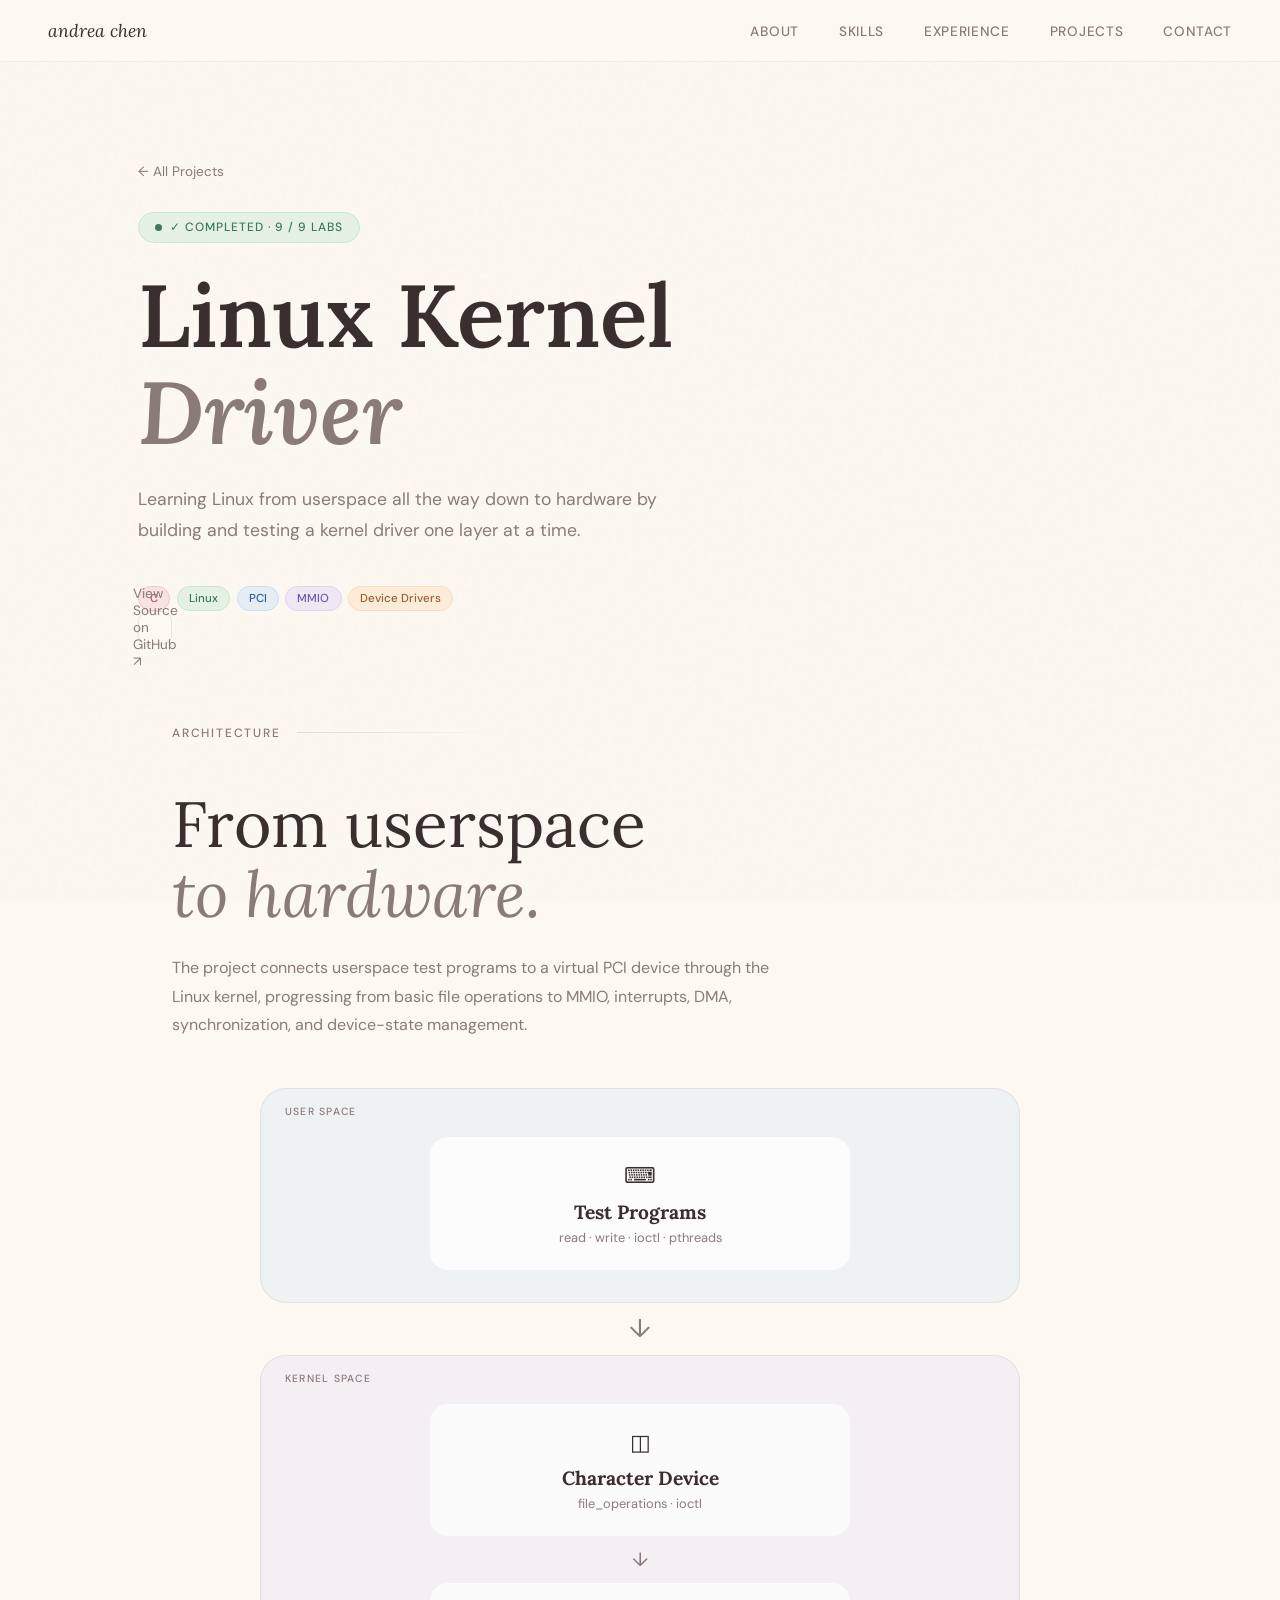
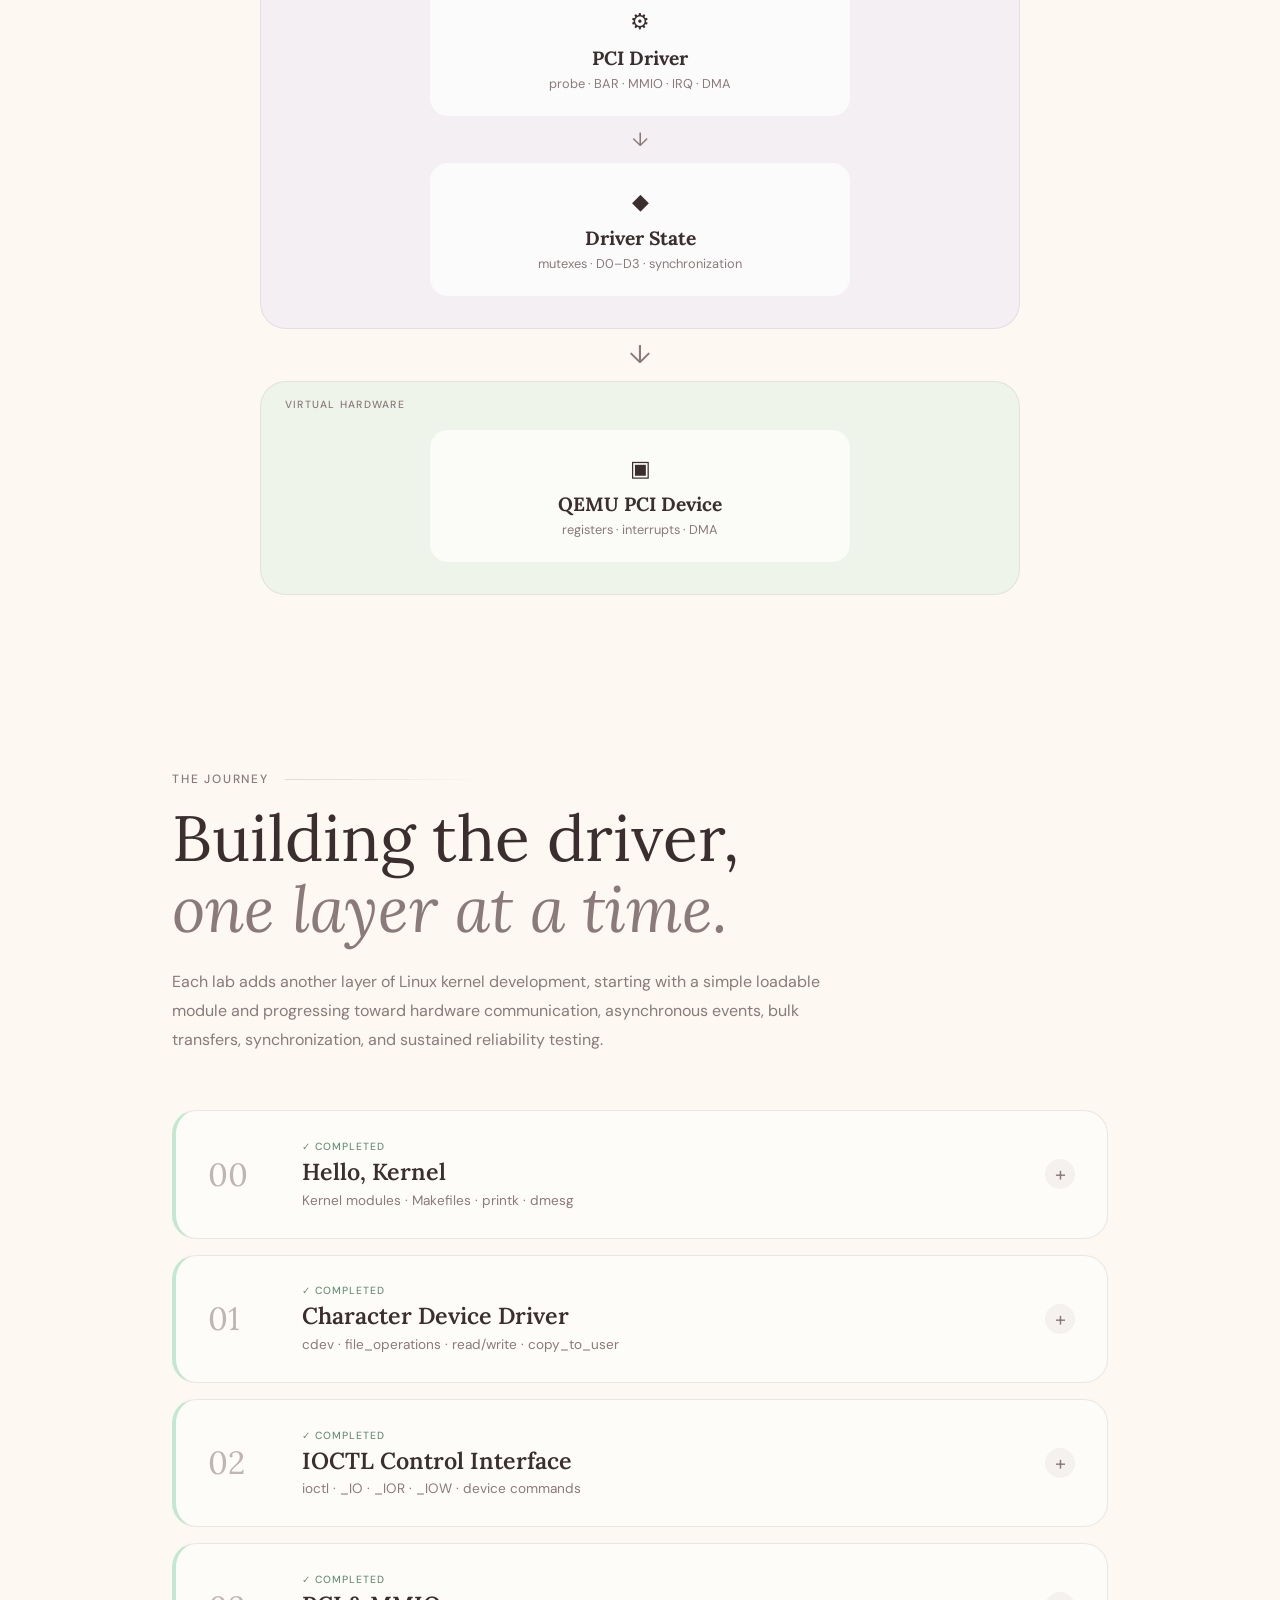
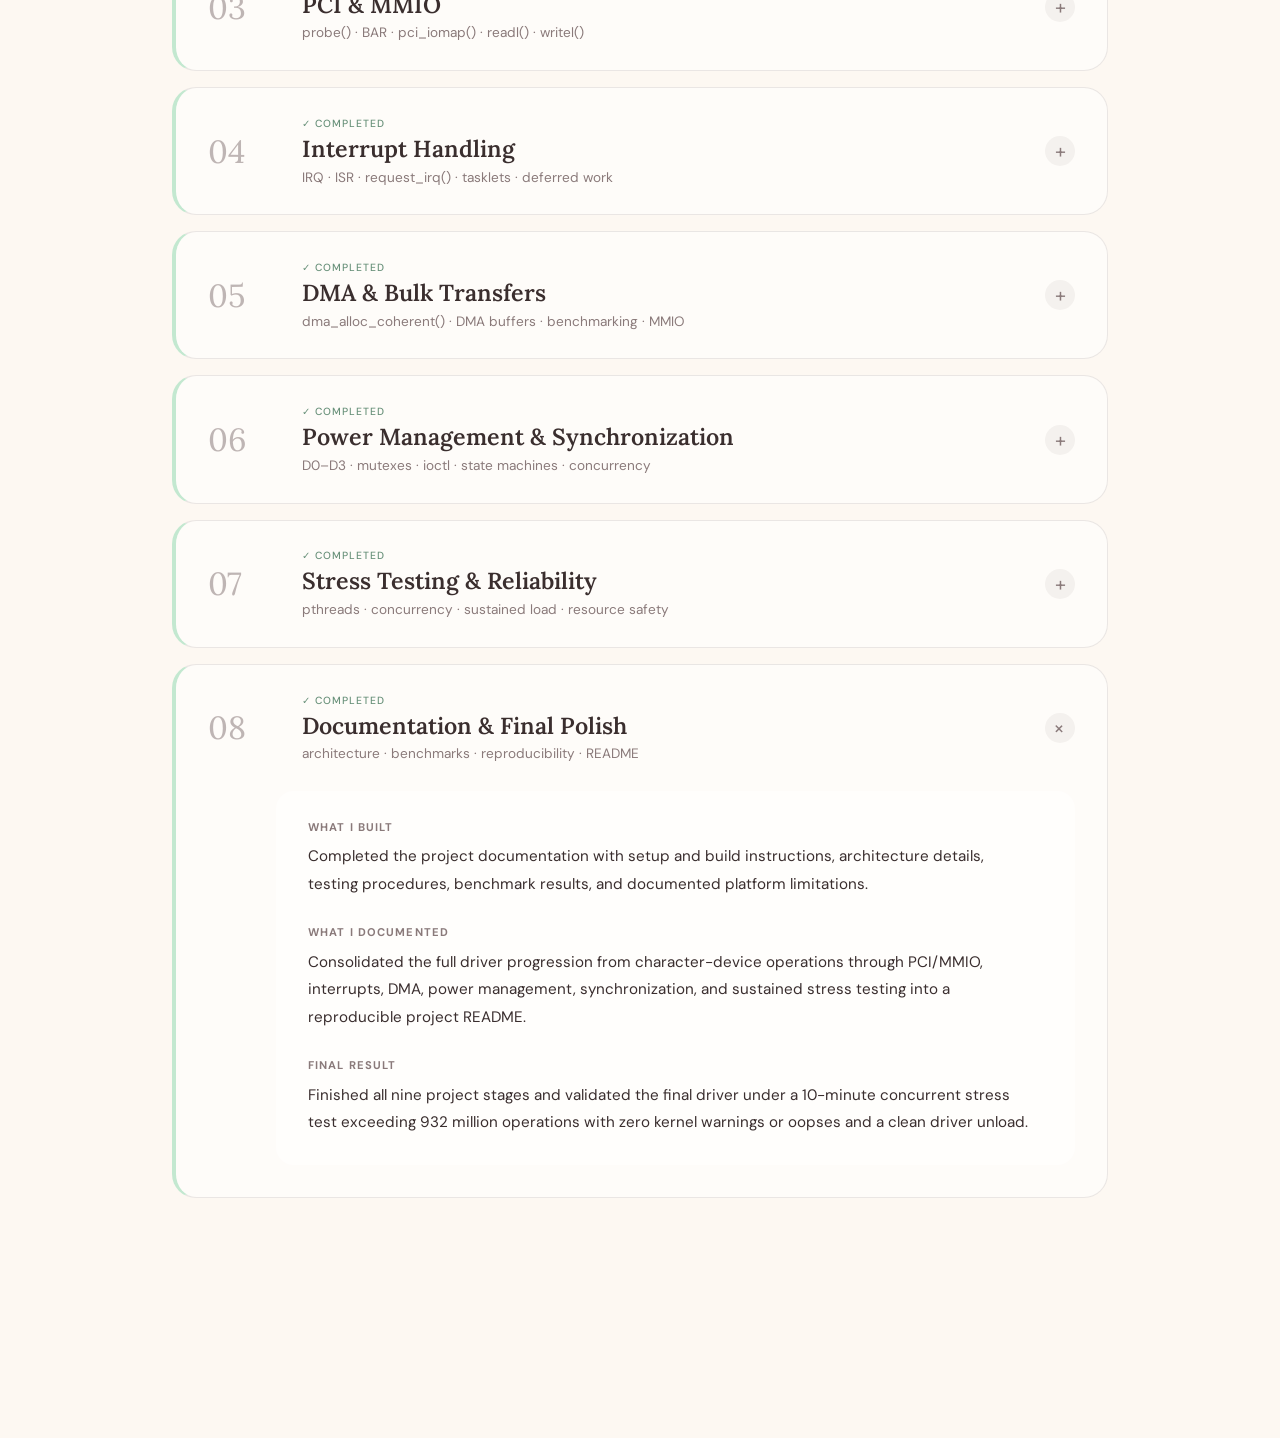
==== commit 6967f52f: "updated full documentation for linux kernel driver" ====
--- a/projects/linux-kernel-driver/index.html
+++ b/projects/linux-kernel-driver/index.html
@@ -10,8 +10,9 @@
   <link rel="preconnect" href="https://fonts.googleapis.com">
   <link rel="preconnect" href="https://fonts.gstatic.com" crossorigin>
 
-  <link href="https://fonts.googleapis.com/css2?family=Lora:ital,wght@0,400;0,600;1,400&family=DM+Sans:wght@300;400;500&display=swap"
-        rel="stylesheet">
+  <link
+    href="https://fonts.googleapis.com/css2?family=Lora:ital,wght@0,400;0,600;1,400&family=DM+Sans:wght@300;400;500&display=swap"
+    rel="stylesheet">
 
   <link rel="stylesheet" href="../../style.css">
 </head>
@@ -32,13 +33,14 @@
 
   <main>
 
+    <!-- PROJECT HERO -->
     <section class="project-hero">
 
       <a href="../../index.html#projects" class="back-link">← All Projects</a>
 
       <div class="project-status">
         <span class="status-dot"></span>
-        In Progress
+        ✓ Completed · 9 / 9 Labs
       </div>
 
       <h1>
@@ -48,7 +50,7 @@
 
       <p class="hero-desc">
         Learning Linux from userspace all the way down to hardware
-        by building a kernel driver one layer at a time.
+        by building and testing a kernel driver one layer at a time.
       </p>
 
       <div class="project-tech">
@@ -58,294 +60,478 @@
         <span class="tech-tag pill-lavender">MMIO</span>
         <span class="tech-tag pill-peach">Device Drivers</span>
       </div>
+
+      <div class="project-links">
+        <a
+          href="https://github.com/bruhitsyandrea/LinuxKernelDriver"
+          target="_blank"
+          rel="noopener noreferrer"
+          class="project-link">
+          View Source on GitHub ↗
+        </a>
+      </div>
+
+
       <!-- ARCHITECTURE -->
-    <section class="architecture-section">
-
-      <div class="section-label">ARCHITECTURE</div>
-
-      <h2 class="section-title">
-        From userspace<br>
-        <em>to hardware.</em>
-      </h2>
-
-      <p class="architecture-intro">
-        The project gradually connects a userspace application to a
-        virtual PCI device through the Linux kernel.
-      </p>
-
-      <div class="architecture-flow">
-
-        <div class="arch-layer user-layer">
-          <span class="arch-zone">USER SPACE</span>
-
-          <div class="arch-box">
-            <span class="arch-icon">⌨</span>
-            <h3>Test Program</h3>
-            <p>read · write · ioctl</p>
-          </div>
+      <section class="architecture-section">
+
+        <div class="section-label">ARCHITECTURE</div>
+
+        <h2 class="section-title">
+          From userspace<br>
+          <em>to hardware.</em>
+        </h2>
+
+        <p class="architecture-intro">
+          The project connects userspace test programs to a virtual PCI
+          device through the Linux kernel, progressing from basic file
+          operations to MMIO, interrupts, DMA, synchronization, and
+          device-state management.
+        </p>
+
+        <div class="architecture-flow">
+
+          <div class="arch-layer user-layer">
+            <span class="arch-zone">USER SPACE</span>
+
+            <div class="arch-box">
+              <span class="arch-icon">⌨</span>
+              <h3>Test Programs</h3>
+              <p>read · write · ioctl · pthreads</p>
+            </div>
+          </div>
+
+          <div class="arch-arrow">↓</div>
+
+          <div class="arch-layer kernel-layer">
+            <span class="arch-zone">KERNEL SPACE</span>
+
+            <div class="kernel-flow">
+
+              <div class="arch-box">
+                <span class="arch-icon">◫</span>
+                <h3>Character Device</h3>
+                <p>file_operations · ioctl</p>
+              </div>
+
+              <div class="mini-arrow">↓</div>
+
+              <div class="arch-box">
+                <span class="arch-icon">⚙</span>
+                <h3>PCI Driver</h3>
+                <p>probe · BAR · MMIO · IRQ · DMA</p>
+              </div>
+
+              <div class="mini-arrow">↓</div>
+
+              <div class="arch-box">
+                <span class="arch-icon">◆</span>
+                <h3>Driver State</h3>
+                <p>mutexes · D0–D3 · synchronization</p>
+              </div>
+
+            </div>
+          </div>
+
+          <div class="arch-arrow">↓</div>
+
+          <div class="arch-layer hardware-layer">
+            <span class="arch-zone">VIRTUAL HARDWARE</span>
+
+            <div class="arch-box">
+              <span class="arch-icon">▣</span>
+              <h3>QEMU PCI Device</h3>
+              <p>registers · interrupts · DMA</p>
+            </div>
+          </div>
+
         </div>
 
-        <div class="arch-arrow">↓</div>
-
-        <div class="arch-layer kernel-layer">
-          <span class="arch-zone">KERNEL SPACE</span>
-
-          <div class="kernel-flow">
-
-            <div class="arch-box">
-              <span class="arch-icon">◫</span>
-              <h3>Character Device</h3>
-              <p>file_operations</p>
-            </div>
-
-            <div class="mini-arrow">↓</div>
-
-            <div class="arch-box">
-              <span class="arch-icon">⚙</span>
-              <h3>PCI Driver</h3>
-              <p>probe · BAR · MMIO</p>
-            </div>
-
-          </div>
-        </div>
-
-        <div class="arch-arrow">↓</div>
-
-        <div class="arch-layer hardware-layer">
-          <span class="arch-zone">VIRTUAL HARDWARE</span>
-
-          <div class="arch-box">
-            <span class="arch-icon">▣</span>
-            <h3>QEMU PCI Device</h3>
-            <p>registers · interrupts</p>
-          </div>
-        </div>
-
-      </div>
+      </section>
+
+
+      <!-- LAB JOURNEY -->
+      <section class="lab-section">
+
+        <div class="section-label">THE JOURNEY</div>
+
+        <h2 class="section-title">
+          Building the driver,<br>
+          <em>one layer at a time.</em>
+        </h2>
+
+        <p class="lab-intro">
+          Each lab adds another layer of Linux kernel development,
+          starting with a simple loadable module and progressing toward
+          hardware communication, asynchronous events, bulk transfers,
+          synchronization, and sustained reliability testing.
+        </p>
+
+
+        <!-- LAB 0 -->
+        <details class="lab-card completed">
+          <summary>
+            <div class="lab-number">00</div>
+
+            <div class="lab-heading">
+              <span class="lab-status">✓ COMPLETED</span>
+              <h3>Hello, Kernel</h3>
+              <p>Kernel modules · Makefiles · printk · dmesg</p>
+            </div>
+
+            <span class="lab-toggle">+</span>
+          </summary>
+
+          <div class="lab-content">
+            <h4>What I built</h4>
+            <p>
+              My first loadable Linux kernel module. I built the module
+              against the running kernel, loaded it with insmod, inspected
+              its output through dmesg, and safely unloaded it with rmmod.
+            </p>
+
+            <h4>What I learned</h4>
+            <p>
+              This lab introduced me to the lifecycle of a kernel module
+              and how kernel code is compiled, loaded, executed, and removed
+              separately from normal userspace programs.
+            </p>
+          </div>
+        </details>
+
+
+        <!-- LAB 1 -->
+        <details class="lab-card completed">
+          <summary>
+            <div class="lab-number">01</div>
+
+            <div class="lab-heading">
+              <span class="lab-status">✓ COMPLETED</span>
+              <h3>Character Device Driver</h3>
+              <p>cdev · file_operations · read/write · copy_to_user</p>
+            </div>
+
+            <span class="lab-toggle">+</span>
+          </summary>
+
+          <div class="lab-content">
+            <h4>What I built</h4>
+            <p>
+              A character device backed by an in-kernel buffer with
+              open, release, read, and write operations, plus a userspace
+              C program for testing communication with the driver.
+            </p>
+
+            <h4>What I learned</h4>
+            <p>
+              I learned how the Linux VFS connects userspace operations
+              to driver functions through struct file_operations and why
+              data crossing the userspace/kernel boundary must use
+              copy_to_user() and copy_from_user().
+            </p>
+          </div>
+        </details>
+
+
+        <!-- LAB 2 -->
+        <details class="lab-card completed">
+          <summary>
+            <div class="lab-number">02</div>
+
+            <div class="lab-heading">
+              <span class="lab-status">✓ COMPLETED</span>
+              <h3>IOCTL Control Interface</h3>
+              <p>ioctl · _IO · _IOR · _IOW · device commands</p>
+            </div>
+
+            <span class="lab-toggle">+</span>
+          </summary>
+
+          <div class="lab-content">
+            <h4>What I built</h4>
+            <p>
+              Extended the character driver with an ioctl interface for
+              device-specific commands such as resetting the device,
+              querying its status, and changing its operating mode.
+            </p>
+
+            <h4>What I learned</h4>
+            <p>
+              I learned why read and write are not enough for many real
+              devices and how ioctl provides a structured control interface
+              between userspace applications and kernel drivers.
+            </p>
+          </div>
+        </details>
+
+
+        <!-- LAB 3 -->
+        <details class="lab-card completed">
+          <summary>
+            <div class="lab-number">03</div>
+
+            <div class="lab-heading">
+              <span class="lab-status">✓ COMPLETED</span>
+              <h3>PCI & MMIO</h3>
+              <p>probe() · BAR · pci_iomap() · readl() · writel()</p>
+            </div>
+
+            <span class="lab-toggle">+</span>
+          </summary>
+
+          <div class="lab-content">
+            <h4>What I built</h4>
+            <p>
+              A PCI driver that binds to a virtual QEMU device, maps its
+              Base Address Register into kernel address space, and performs
+              register-level reads and writes through MMIO.
+            </p>
+
+            <h4>What I learned</h4>
+            <p>
+              This was where the project moved from a software-only character
+              device into hardware-style driver development. I learned how
+              the PCI subsystem discovers devices, invokes probe(), maps
+              device registers, and allows a driver to communicate with
+              hardware through memory-mapped I/O.
+            </p>
+          </div>
+        </details>
+
+
+        <!-- LAB 4 -->
+        <details class="lab-card completed">
+          <summary>
+            <div class="lab-number">04</div>
+
+            <div class="lab-heading">
+              <span class="lab-status">✓ COMPLETED</span>
+              <h3>Interrupt Handling</h3>
+              <p>IRQ · ISR · request_irq() · tasklets · deferred work</p>
+            </div>
+
+            <span class="lab-toggle">+</span>
+          </summary>
+
+          <div class="lab-content">
+            <h4>What I built</h4>
+            <p>
+              Added interrupt-driven behavior to the PCI driver using
+              request_irq(), with a top-half interrupt handler that
+              acknowledges device events and defers additional processing
+              to a tasklet bottom half.
+            </p>
+
+            <h4>What I validated</h4>
+            <p>
+              Verified the interrupt path with a 20-trigger rapid-fire
+              stress test with zero dropped events.
+            </p>
+
+            <h4>What I learned</h4>
+            <p>
+              I learned why expensive processing should not happen in
+              hard-IRQ context and how the top-half/bottom-half model lets
+              a driver acknowledge hardware quickly while safely deferring
+              additional work.
+            </p>
+          </div>
+        </details>
+
+
+        <!-- LAB 5 -->
+        <details class="lab-card completed">
+          <summary>
+            <div class="lab-number">05</div>
+
+            <div class="lab-heading">
+              <span class="lab-status">✓ COMPLETED</span>
+              <h3>DMA & Bulk Transfers</h3>
+              <p>dma_alloc_coherent() · DMA buffers · benchmarking · MMIO</p>
+            </div>
+
+            <span class="lab-toggle">+</span>
+          </summary>
+
+          <div class="lab-content">
+            <h4>What I built</h4>
+            <p>
+              Allocated a 1 MB DMA-coherent buffer with
+              dma_alloc_coherent(), verified bulk-transfer contents
+              byte-for-byte, and benchmarked the simulated bulk-transfer
+              path against a naive per-word MMIO readl() loop.
+            </p>
+
+            <h4>What I measured</h4>
+            <p>
+              The simulated bulk path completed in approximately 19 μs,
+              compared with more than 300 ms for the intentionally naive
+              MMIO baseline.
+            </p>
+
+            <h4>Engineering constraint</h4>
+            <p>
+              Native EDU DMA could not be exercised on the QEMU ARM virt
+              platform because of the device's 28-bit DMA addressing
+              constraint. I documented the limitation and used a coherent
+              buffer simulation to exercise the Linux DMA allocation API
+              without presenting the result as hardware DMA performance.
+            </p>
+
+            <h4>What I learned</h4>
+            <p>
+              I learned how Linux provides DMA-safe memory, why DMA
+              addressing capabilities depend on both the device and
+              platform, and how bulk-transfer designs reduce the overhead
+              associated with repeated register-level I/O.
+            </p>
+          </div>
+        </details>
+
+
+        <!-- LAB 6 -->
+        <details class="lab-card completed">
+          <summary>
+            <div class="lab-number">06</div>
+
+            <div class="lab-heading">
+              <span class="lab-status">✓ COMPLETED</span>
+              <h3>Power Management & Synchronization</h3>
+              <p>D0–D3 · mutexes · ioctl · state machines · concurrency</p>
+            </div>
+
+            <span class="lab-toggle">+</span>
+          </summary>
+
+          <div class="lab-content">
+            <h4>What I built</h4>
+            <p>
+              Implemented a D0–D3 power-state machine with a transition
+              table that permits only valid adjacent state changes. The
+              interface is exposed to userspace through the /dev/edu_pm
+              misc device and ioctl commands.
+            </p>
+
+            <h4>How I synchronized it</h4>
+            <p>
+              Protected shared power-state transitions with a kernel mutex
+              so concurrent userspace requests cannot modify the state
+              machine simultaneously.
+            </p>
+
+            <h4>What I validated</h4>
+            <p>
+              Verified that invalid transitions such as D0 → D3 are
+              rejected and stress-tested the state machine with four
+              concurrent threads performing 200 total operations without
+              corrupted device state.
+            </p>
+
+            <h4>What I learned</h4>
+            <p>
+              I learned how kernel drivers protect shared state under
+              concurrency, when mutex-based synchronization is appropriate,
+              and how explicit state machines enforce safe transitions
+              across userspace requests.
+            </p>
+          </div>
+        </details>
+
+
+        <!-- LAB 7 -->
+        <details class="lab-card completed">
+          <summary>
+            <div class="lab-number">07</div>
+
+            <div class="lab-heading">
+              <span class="lab-status">✓ COMPLETED</span>
+              <h3>Stress Testing & Reliability</h3>
+              <p>pthreads · concurrency · sustained load · resource safety</p>
+            </div>
+
+            <span class="lab-toggle">+</span>
+          </summary>
+
+          <div class="lab-content">
+            <h4>What I built</h4>
+            <p>
+              Built a multithreaded stress harness that continuously
+              exercised read, write, and ioctl operations across four
+              concurrent threads during a sustained 10-minute test.
+            </p>
+
+            <h4>What I validated</h4>
+            <p>
+              The driver completed more than 932 million operations with
+              zero kernel warnings or oopses, then unloaded cleanly with
+              no orphaned resources.
+            </p>
+
+            <h4>What I found</h4>
+            <p>
+              The stress test confirmed kernel-level stability while also
+              exposing a remaining limitation: the internal character-device
+              buffer is not fully synchronized for cross-thread read
+              consistency.
+            </p>
+
+            <h4>What I learned</h4>
+            <p>
+              I learned how sustained concurrent testing can expose driver
+              correctness and lifecycle issues that sequential tests may
+              miss, and how to distinguish kernel stability from
+              application-level data consistency under concurrent access.
+            </p>
+          </div>
+        </details>
+
+
+        <!-- LAB 8 -->
+        <details class="lab-card completed" open>
+          <summary>
+            <div class="lab-number">08</div>
+
+            <div class="lab-heading">
+              <span class="lab-status">✓ COMPLETED</span>
+              <h3>Documentation & Final Polish</h3>
+              <p>architecture · benchmarks · reproducibility · README</p>
+            </div>
+
+            <span class="lab-toggle">+</span>
+          </summary>
+
+          <div class="lab-content">
+            <h4>What I built</h4>
+            <p>
+              Completed the project documentation with setup and build
+              instructions, architecture details, testing procedures,
+              benchmark results, and documented platform limitations.
+            </p>
+
+            <h4>What I documented</h4>
+            <p>
+              Consolidated the full driver progression from character-device
+              operations through PCI/MMIO, interrupts, DMA, power management,
+              synchronization, and sustained stress testing into a reproducible
+              project README.
+            </p>
+
+            <h4>Final result</h4>
+            <p>
+              Finished all nine project stages and validated the final driver
+              under a 10-minute concurrent stress test exceeding 932 million
+              operations with zero kernel warnings or oopses and a clean
+              driver unload.
+            </p>
+          </div>
+        </details>
+
+      </section>
 
     </section>
-      <!-- LAB JOURNEY -->
-<section class="lab-section">
-
-  <div class="section-label">THE JOURNEY</div>
-
-  <h2 class="section-title">
-    Building the driver,<br>
-    <em>one layer at a time.</em>
-  </h2>
-
-  <p class="lab-intro">
-    Each lab adds another layer of Linux kernel development,
-    starting with a simple loadable module and gradually moving
-    toward direct communication with a virtual PCI device.
-  </p>
-
-
-  <!-- LAB 0 -->
-  <details class="lab-card completed">
-    <summary>
-      <div class="lab-number">00</div>
-
-      <div class="lab-heading">
-        <span class="lab-status">✓ COMPLETED</span>
-        <h3>Hello, Kernel</h3>
-        <p>Kernel modules · Makefiles · printk · dmesg</p>
-      </div>
-
-      <span class="lab-toggle">+</span>
-    </summary>
-
-    <div class="lab-content">
-      <h4>What I built</h4>
-      <p>
-        My first loadable Linux kernel module. I built the module
-        against the running kernel, loaded it with insmod, inspected
-        its output through dmesg, and safely unloaded it with rmmod.
-      </p>
-
-      <h4>What I learned</h4>
-      <p>
-        This lab introduced me to the lifecycle of a kernel module
-        and how kernel code is compiled, loaded, executed, and removed
-        separately from normal userspace programs.
-      </p>
-    </div>
-  </details>
-
-
-    <!-- LAB 1 -->
-    <details class="lab-card completed">
-      <summary>
-        <div class="lab-number">01</div>
-
-        <div class="lab-heading">
-          <span class="lab-status">✓ COMPLETED</span>
-          <h3>Character Device Driver</h3>
-          <p>cdev · file_operations · read/write · copy_to_user</p>
-        </div>
-
-        <span class="lab-toggle">+</span>
-      </summary>
-
-      <div class="lab-content">
-        <h4>What I built</h4>
-        <p>
-          A character device backed by an in-kernel buffer with
-          open, release, read, and write operations, plus a userspace
-          C program for testing communication with the driver.
-        </p>
-
-        <h4>What I learned</h4>
-        <p>
-          I learned how the Linux VFS connects userspace operations
-          to driver functions through struct file_operations and why
-          data crossing the userspace/kernel boundary must use
-          copy_to_user() and copy_from_user().
-        </p>
-      </div>
-    </details>
-
-
-    <!-- LAB 2 -->
-    <details class="lab-card completed">
-      <summary>
-        <div class="lab-number">02</div>
-
-        <div class="lab-heading">
-          <span class="lab-status">✓ COMPLETED</span>
-          <h3>IOCTL Control Interface</h3>
-          <p>ioctl · _IO · _IOR · _IOW · device commands</p>
-        </div>
-
-        <span class="lab-toggle">+</span>
-      </summary>
-
-      <div class="lab-content">
-        <h4>What I built</h4>
-        <p>
-          Extended the character driver with an ioctl interface for
-          device-specific commands such as resetting the device,
-          querying its status, and changing its operating mode.
-        </p>
-
-        <h4>What I learned</h4>
-        <p>
-          I learned why read and write are not enough for many real
-          devices and how ioctl provides a structured control interface
-          between userspace applications and kernel drivers.
-        </p>
-      </div>
-    </details>
-
-
-    <!-- LAB 3 -->
-    <details class="lab-card completed">
-      <summary>
-        <div class="lab-number">03</div>
-
-        <div class="lab-heading">
-          <span class="lab-status">✓ COMPLETED</span>
-          <h3>PCI & MMIO</h3>
-          <p>probe() · BAR · pci_iomap() · readl() · writel()</p>
-        </div>
-
-        <span class="lab-toggle">+</span>
-      </summary>
-
-      <div class="lab-content">
-        <h4>What I built</h4>
-        <p>
-          A PCI driver that binds to a virtual QEMU device, maps its
-          Base Address Register into kernel address space, and performs
-          register-level reads and writes through MMIO.
-        </p>
-
-        <h4>What I learned</h4>
-        <p>
-          This was where the project moved from a software-only character
-          device into actual hardware-style driver development. I learned
-          how the PCI subsystem discovers devices, calls probe(), maps
-          device registers, and allows the driver to communicate with
-          hardware through memory-mapped I/O.
-        </p>
-      </div>
-    </details>
-
-
-    <!-- LAB 4 -->
-    <details class="lab-card current" open>
-      <summary>
-        <div class="lab-number">04</div>
-
-        <div class="lab-heading">
-          <span class="lab-status">● CURRENTLY HERE</span>
-          <h3>Interrupt Handling</h3>
-          <p>IRQ · ISR · request_irq() · deferred work</p>
-        </div>
-
-        <span class="lab-toggle">+</span>
-      </summary>
-
-      <div class="lab-content">
-        <h4>What I'm building</h4>
-        <p>
-          I'm currently adding interrupt-driven behavior so the driver
-          can respond to device events without continuously polling
-          the hardware.
-        </p>
-
-        <h4>What I'm learning</h4>
-        <p>
-          I'm learning how interrupt service routines interact with the
-          CPU and why an ISR should perform only the minimum necessary
-          work before deferring heavier processing to a bottom half.
-        </p>
-      </div>
-    </details>
-    <!-- UPCOMING LABS -->
-  <div class="upcoming-section">
-
-    <div class="upcoming-label">UPCOMING</div>
-
-    <div class="upcoming-lab">
-      <span class="upcoming-number">05</span>
-      <div>
-        <h3>DMA Simulation</h3>
-        <p>DMA-coherent buffers · bulk transfers · performance comparison</p>
-      </div>
-    </div>
-
-    <div class="upcoming-lab">
-      <span class="upcoming-number">06</span>
-      <div>
-        <h3>Power Management</h3>
-        <p>D0–D3 states · mutexes · state transitions</p>
-      </div>
-    </div>
-
-    <div class="upcoming-lab">
-      <span class="upcoming-number">07</span>
-      <div>
-        <h3>Stress Testing & Polish</h3>
-        <p>concurrency · multithreaded testing · resource safety</p>
-      </div>
-    </div>
-
-    <div class="upcoming-lab">
-      <span class="upcoming-number">08</span>
-      <div>
-        <h3>Documentation</h3>
-        <p>architecture · benchmarks · reproducibility</p>
-      </div>
-    </div>
-
-  </div>
-
-  </section>
-
-    </section>
 
   </main>
 
 </body>
+
 </html>
